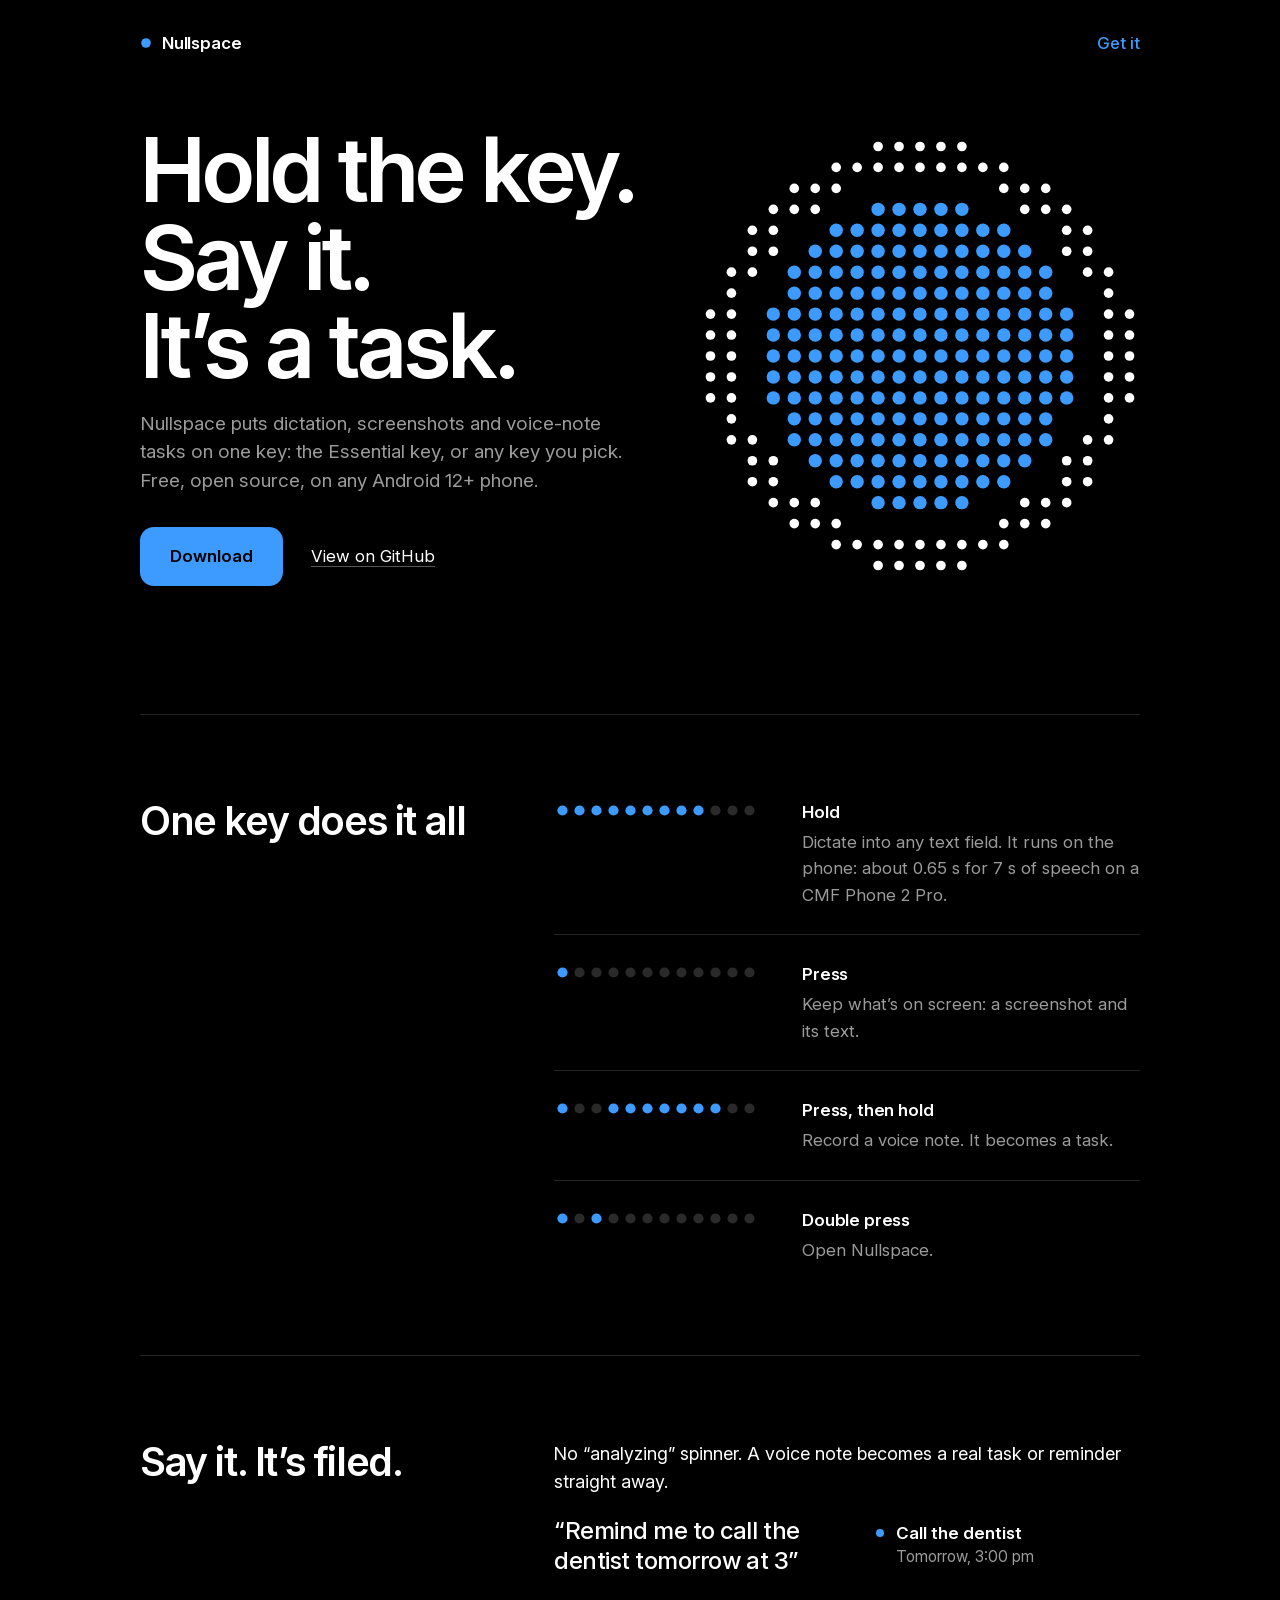
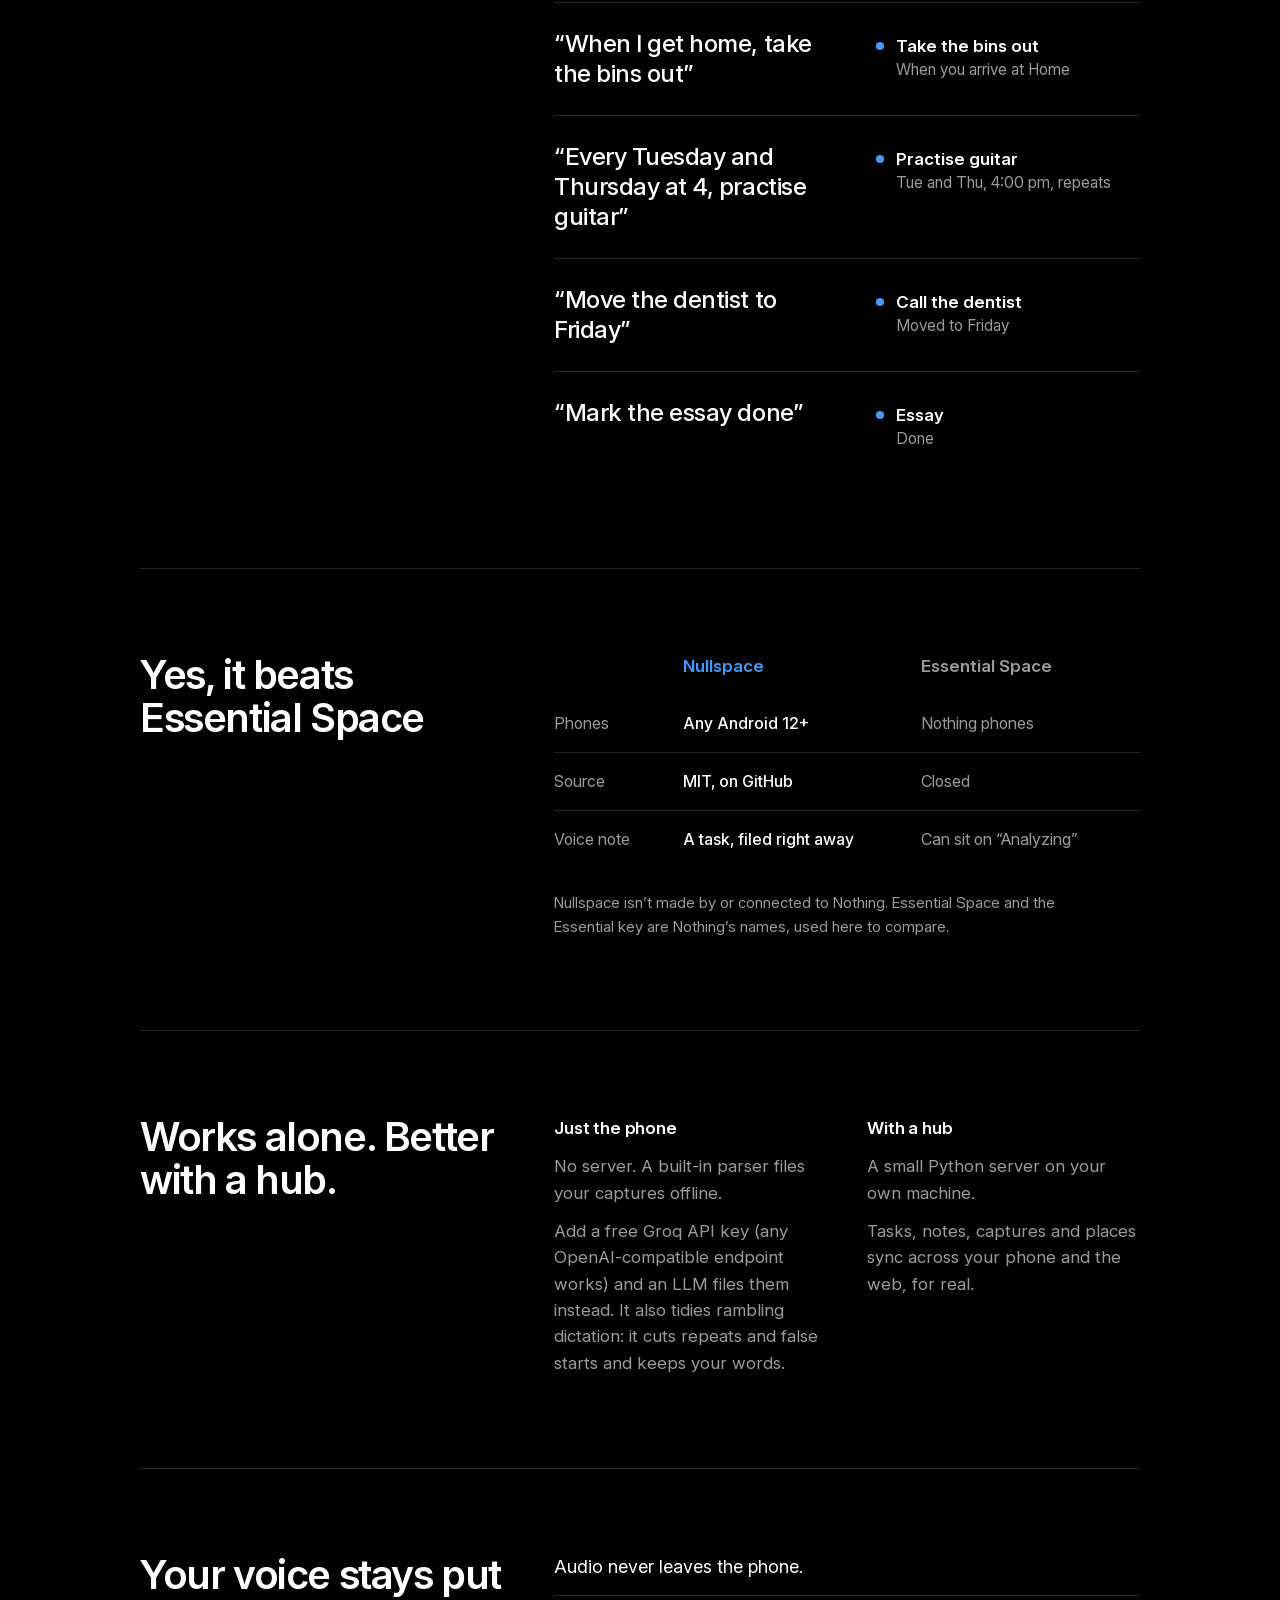
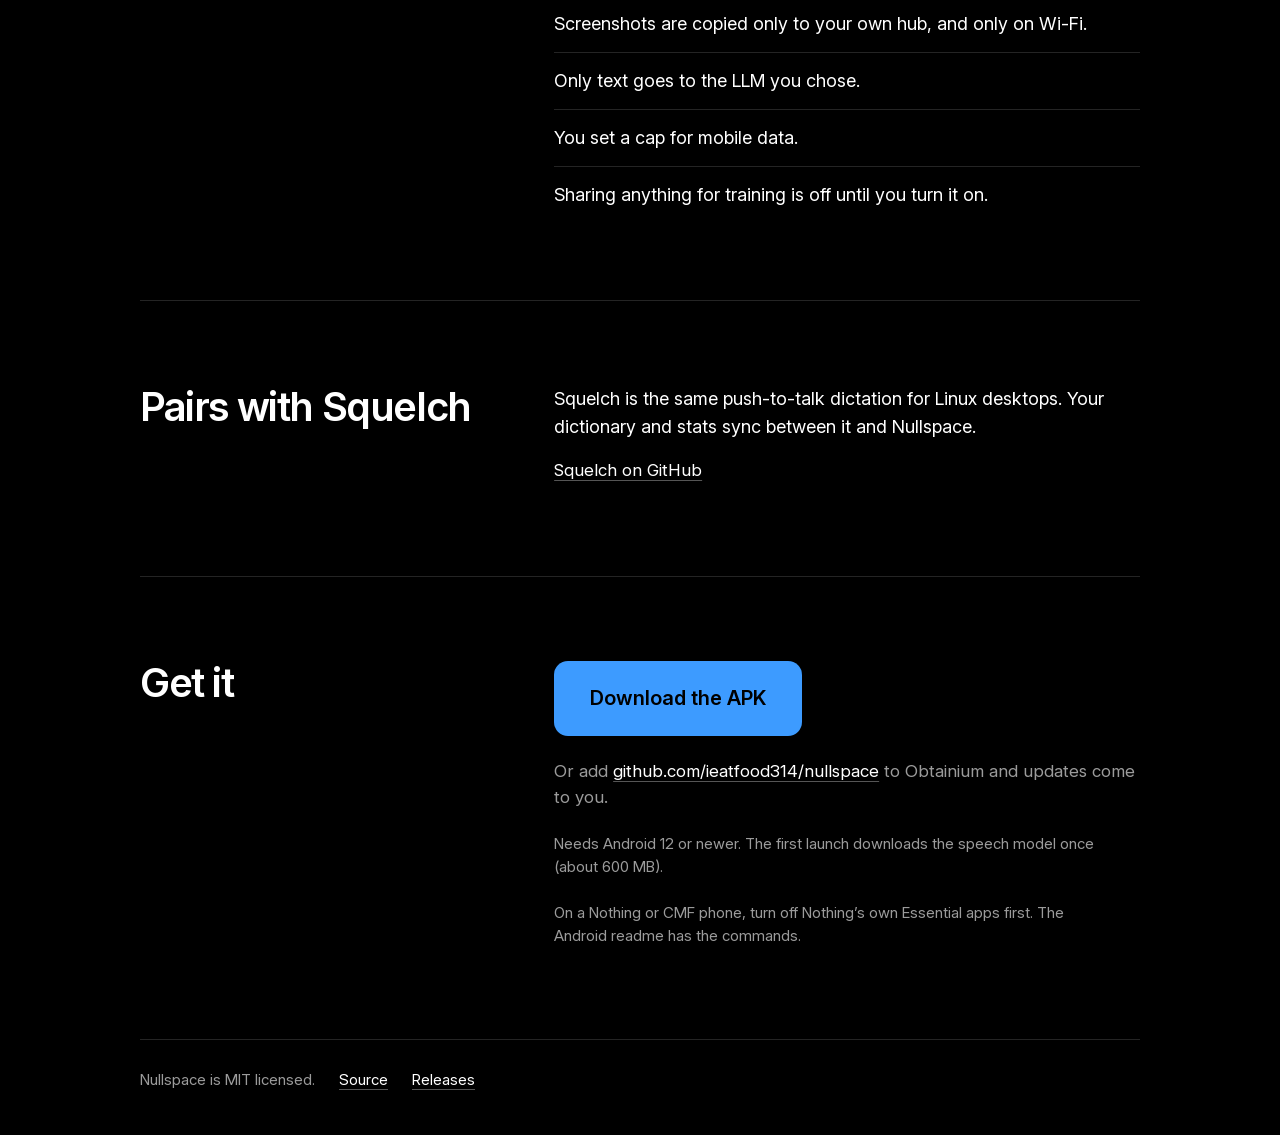
==== site/index.html @ 868a988c "Site: one-page landing for nullspace.lakebed.app Static HTML/CSS in site/, with publish.py to build " ====
<!doctype html>
<html lang="en">
<head>
<meta charset="utf-8">
<title>Nullspace: one key for dictation, captures and tasks</title>
<meta name="description" content="Hold the key, say it, and it's a task. Nullspace is an open-source Android app that does what Essential Space does, on any Android 12+ phone, with or without a server.">
<meta name="viewport" content="width=device-width, initial-scale=1, viewport-fit=cover">
<meta name="theme-color" content="#000000">
<meta property="og:title" content="Nullspace">
<meta property="og:description" content="Hold the key. Say it. It's a task. Open-source Android app, on-device dictation, no server needed.">
<meta property="og:type" content="website">
<meta property="og:url" content="https://nullspace.lakebed.app">
<link rel="icon" href="favicon.svg" type="image/svg+xml">
<link rel="stylesheet" href="style.css">
</head>
<body>
<div class="site">

<header class="bar">
  <a class="mark" href="#top"><svg viewBox="0 0 10 10" aria-hidden="true"><circle cx="5" cy="5" r="4"/></svg>Nullspace</a>
  <a class="bar-get" href="#get">Get it</a>
</header>

<main id="top">

<section class="hero">
  <svg class="key" viewBox="0 0 420 420" aria-hidden="true" focusable="false">
<circle class="r" cx="170" cy="10" r="4.6" style="--d:560ms"/>
<circle class="r" cx="190" cy="10" r="4.6" style="--d:552ms"/>
<circle class="r" cx="210" cy="10" r="4.6" style="--d:550ms"/>
<circle class="r" cx="230" cy="10" r="4.6" style="--d:552ms"/>
<circle class="r" cx="250" cy="10" r="4.6" style="--d:560ms"/>
<circle class="r" cx="130" cy="30" r="4.6" style="--d:541ms"/>
<circle class="r" cx="150" cy="30" r="4.6" style="--d:521ms"/>
<circle class="r" cx="170" cy="30" r="4.6" style="--d:507ms"/>
<circle class="r" cx="190" cy="30" r="4.6" style="--d:498ms"/>
<circle class="r" cx="210" cy="30" r="4.6" style="--d:495ms"/>
<circle class="r" cx="230" cy="30" r="4.6" style="--d:498ms"/>
<circle class="r" cx="250" cy="30" r="4.6" style="--d:507ms"/>
<circle class="r" cx="270" cy="30" r="4.6" style="--d:521ms"/>
<circle class="r" cx="290" cy="30" r="4.6" style="--d:541ms"/>
<circle class="r" cx="90" cy="50" r="4.6" style="--d:550ms"/>
<circle class="r" cx="110" cy="50" r="4.6" style="--d:518ms"/>
<circle class="r" cx="130" cy="50" r="4.6" style="--d:491ms"/>
<circle class="r" cx="290" cy="50" r="4.6" style="--d:491ms"/>
<circle class="r" cx="310" cy="50" r="4.6" style="--d:518ms"/>
<circle class="r" cx="330" cy="50" r="4.6" style="--d:550ms"/>
<circle class="r" cx="70" cy="70" r="4.6" style="--d:544ms"/>
<circle class="r" cx="90" cy="70" r="4.6" style="--d:507ms"/>
<circle class="r" cx="110" cy="70" r="4.6" style="--d:473ms"/>
<circle class="c" cx="170" cy="70" r="6.4" style="--d:400ms"/>
<circle class="c" cx="190" cy="70" r="6.4" style="--d:388ms"/>
<circle class="c" cx="210" cy="70" r="6.4" style="--d:385ms"/>
<circle class="c" cx="230" cy="70" r="6.4" style="--d:388ms"/>
<circle class="c" cx="250" cy="70" r="6.4" style="--d:400ms"/>
<circle class="r" cx="310" cy="70" r="4.6" style="--d:473ms"/>
<circle class="r" cx="330" cy="70" r="4.6" style="--d:507ms"/>
<circle class="r" cx="350" cy="70" r="4.6" style="--d:544ms"/>
<circle class="r" cx="50" cy="90" r="4.6" style="--d:550ms"/>
<circle class="r" cx="70" cy="90" r="4.6" style="--d:507ms"/>
<circle class="c" cx="130" cy="90" r="6.4" style="--d:396ms"/>
<circle class="c" cx="150" cy="90" r="6.4" style="--d:368ms"/>
<circle class="c" cx="170" cy="90" r="6.4" style="--d:347ms"/>
<circle class="c" cx="190" cy="90" r="6.4" style="--d:334ms"/>
<circle class="c" cx="210" cy="90" r="6.4" style="--d:330ms"/>
<circle class="c" cx="230" cy="90" r="6.4" style="--d:334ms"/>
<circle class="c" cx="250" cy="90" r="6.4" style="--d:347ms"/>
<circle class="c" cx="270" cy="90" r="6.4" style="--d:368ms"/>
<circle class="c" cx="290" cy="90" r="6.4" style="--d:396ms"/>
<circle class="r" cx="350" cy="90" r="4.6" style="--d:507ms"/>
<circle class="r" cx="370" cy="90" r="4.6" style="--d:550ms"/>
<circle class="r" cx="50" cy="110" r="4.6" style="--d:518ms"/>
<circle class="r" cx="70" cy="110" r="4.6" style="--d:473ms"/>
<circle class="c" cx="110" cy="110" r="6.4" style="--d:388ms"/>
<circle class="c" cx="130" cy="110" r="6.4" style="--d:352ms"/>
<circle class="c" cx="150" cy="110" r="6.4" style="--d:320ms"/>
<circle class="c" cx="170" cy="110" r="6.4" style="--d:296ms"/>
<circle class="c" cx="190" cy="110" r="6.4" style="--d:280ms"/>
<circle class="c" cx="210" cy="110" r="6.4" style="--d:275ms"/>
<circle class="c" cx="230" cy="110" r="6.4" style="--d:280ms"/>
<circle class="c" cx="250" cy="110" r="6.4" style="--d:296ms"/>
<circle class="c" cx="270" cy="110" r="6.4" style="--d:320ms"/>
<circle class="c" cx="290" cy="110" r="6.4" style="--d:352ms"/>
<circle class="c" cx="310" cy="110" r="6.4" style="--d:388ms"/>
<circle class="r" cx="350" cy="110" r="4.6" style="--d:473ms"/>
<circle class="r" cx="370" cy="110" r="4.6" style="--d:518ms"/>
<circle class="r" cx="30" cy="130" r="4.6" style="--d:541ms"/>
<circle class="r" cx="50" cy="130" r="4.6" style="--d:491ms"/>
<circle class="c" cx="90" cy="130" r="6.4" style="--d:396ms"/>
<circle class="c" cx="110" cy="130" r="6.4" style="--d:352ms"/>
<circle class="c" cx="130" cy="130" r="6.4" style="--d:311ms"/>
<circle class="c" cx="150" cy="130" r="6.4" style="--d:275ms"/>
<circle class="c" cx="170" cy="130" r="6.4" style="--d:245ms"/>
<circle class="c" cx="190" cy="130" r="6.4" style="--d:226ms"/>
<circle class="c" cx="210" cy="130" r="6.4" style="--d:220ms"/>
<circle class="c" cx="230" cy="130" r="6.4" style="--d:226ms"/>
<circle class="c" cx="250" cy="130" r="6.4" style="--d:245ms"/>
<circle class="c" cx="270" cy="130" r="6.4" style="--d:275ms"/>
<circle class="c" cx="290" cy="130" r="6.4" style="--d:311ms"/>
<circle class="c" cx="310" cy="130" r="6.4" style="--d:352ms"/>
<circle class="c" cx="330" cy="130" r="6.4" style="--d:396ms"/>
<circle class="r" cx="370" cy="130" r="4.6" style="--d:491ms"/>
<circle class="r" cx="390" cy="130" r="4.6" style="--d:541ms"/>
<circle class="r" cx="30" cy="150" r="4.6" style="--d:521ms"/>
<circle class="c" cx="90" cy="150" r="6.4" style="--d:368ms"/>
<circle class="c" cx="110" cy="150" r="6.4" style="--d:320ms"/>
<circle class="c" cx="130" cy="150" r="6.4" style="--d:275ms"/>
<circle class="c" cx="150" cy="150" r="6.4" style="--d:233ms"/>
<circle class="c" cx="170" cy="150" r="6.4" style="--d:198ms"/>
<circle class="c" cx="190" cy="150" r="6.4" style="--d:173ms"/>
<circle class="c" cx="210" cy="150" r="6.4" style="--d:165ms"/>
<circle class="c" cx="230" cy="150" r="6.4" style="--d:173ms"/>
<circle class="c" cx="250" cy="150" r="6.4" style="--d:198ms"/>
<circle class="c" cx="270" cy="150" r="6.4" style="--d:233ms"/>
<circle class="c" cx="290" cy="150" r="6.4" style="--d:275ms"/>
<circle class="c" cx="310" cy="150" r="6.4" style="--d:320ms"/>
<circle class="c" cx="330" cy="150" r="6.4" style="--d:368ms"/>
<circle class="r" cx="390" cy="150" r="4.6" style="--d:521ms"/>
<circle class="r" cx="10" cy="170" r="4.6" style="--d:560ms"/>
<circle class="r" cx="30" cy="170" r="4.6" style="--d:507ms"/>
<circle class="c" cx="70" cy="170" r="6.4" style="--d:400ms"/>
<circle class="c" cx="90" cy="170" r="6.4" style="--d:347ms"/>
<circle class="c" cx="110" cy="170" r="6.4" style="--d:296ms"/>
<circle class="c" cx="130" cy="170" r="6.4" style="--d:245ms"/>
<circle class="c" cx="150" cy="170" r="6.4" style="--d:198ms"/>
<circle class="c" cx="170" cy="170" r="6.4" style="--d:155ms"/>
<circle class="c" cx="190" cy="170" r="6.4" style="--d:122ms"/>
<circle class="c" cx="210" cy="170" r="6.4" style="--d:110ms"/>
<circle class="c" cx="230" cy="170" r="6.4" style="--d:122ms"/>
<circle class="c" cx="250" cy="170" r="6.4" style="--d:155ms"/>
<circle class="c" cx="270" cy="170" r="6.4" style="--d:198ms"/>
<circle class="c" cx="290" cy="170" r="6.4" style="--d:245ms"/>
<circle class="c" cx="310" cy="170" r="6.4" style="--d:296ms"/>
<circle class="c" cx="330" cy="170" r="6.4" style="--d:347ms"/>
<circle class="c" cx="350" cy="170" r="6.4" style="--d:400ms"/>
<circle class="r" cx="390" cy="170" r="4.6" style="--d:507ms"/>
<circle class="r" cx="410" cy="170" r="4.6" style="--d:560ms"/>
<circle class="r" cx="10" cy="190" r="4.6" style="--d:552ms"/>
<circle class="r" cx="30" cy="190" r="4.6" style="--d:498ms"/>
<circle class="c" cx="70" cy="190" r="6.4" style="--d:388ms"/>
<circle class="c" cx="90" cy="190" r="6.4" style="--d:334ms"/>
<circle class="c" cx="110" cy="190" r="6.4" style="--d:280ms"/>
<circle class="c" cx="130" cy="190" r="6.4" style="--d:226ms"/>
<circle class="c" cx="150" cy="190" r="6.4" style="--d:173ms"/>
<circle class="c" cx="170" cy="190" r="6.4" style="--d:122ms"/>
<circle class="c" cx="190" cy="190" r="6.4" style="--d:77ms"/>
<circle class="c" cx="210" cy="190" r="6.4" style="--d:55ms"/>
<circle class="c" cx="230" cy="190" r="6.4" style="--d:77ms"/>
<circle class="c" cx="250" cy="190" r="6.4" style="--d:122ms"/>
<circle class="c" cx="270" cy="190" r="6.4" style="--d:173ms"/>
<circle class="c" cx="290" cy="190" r="6.4" style="--d:226ms"/>
<circle class="c" cx="310" cy="190" r="6.4" style="--d:280ms"/>
<circle class="c" cx="330" cy="190" r="6.4" style="--d:334ms"/>
<circle class="c" cx="350" cy="190" r="6.4" style="--d:388ms"/>
<circle class="r" cx="390" cy="190" r="4.6" style="--d:498ms"/>
<circle class="r" cx="410" cy="190" r="4.6" style="--d:552ms"/>
<circle class="r" cx="10" cy="210" r="4.6" style="--d:550ms"/>
<circle class="r" cx="30" cy="210" r="4.6" style="--d:495ms"/>
<circle class="c" cx="70" cy="210" r="6.4" style="--d:385ms"/>
<circle class="c" cx="90" cy="210" r="6.4" style="--d:330ms"/>
<circle class="c" cx="110" cy="210" r="6.4" style="--d:275ms"/>
<circle class="c" cx="130" cy="210" r="6.4" style="--d:220ms"/>
<circle class="c" cx="150" cy="210" r="6.4" style="--d:165ms"/>
<circle class="c" cx="170" cy="210" r="6.4" style="--d:110ms"/>
<circle class="c" cx="190" cy="210" r="6.4" style="--d:55ms"/>
<circle class="c" cx="210" cy="210" r="6.4" style="--d:0ms"/>
<circle class="c" cx="230" cy="210" r="6.4" style="--d:55ms"/>
<circle class="c" cx="250" cy="210" r="6.4" style="--d:110ms"/>
<circle class="c" cx="270" cy="210" r="6.4" style="--d:165ms"/>
<circle class="c" cx="290" cy="210" r="6.4" style="--d:220ms"/>
<circle class="c" cx="310" cy="210" r="6.4" style="--d:275ms"/>
<circle class="c" cx="330" cy="210" r="6.4" style="--d:330ms"/>
<circle class="c" cx="350" cy="210" r="6.4" style="--d:385ms"/>
<circle class="r" cx="390" cy="210" r="4.6" style="--d:495ms"/>
<circle class="r" cx="410" cy="210" r="4.6" style="--d:550ms"/>
<circle class="r" cx="10" cy="230" r="4.6" style="--d:552ms"/>
<circle class="r" cx="30" cy="230" r="4.6" style="--d:498ms"/>
<circle class="c" cx="70" cy="230" r="6.4" style="--d:388ms"/>
<circle class="c" cx="90" cy="230" r="6.4" style="--d:334ms"/>
<circle class="c" cx="110" cy="230" r="6.4" style="--d:280ms"/>
<circle class="c" cx="130" cy="230" r="6.4" style="--d:226ms"/>
<circle class="c" cx="150" cy="230" r="6.4" style="--d:173ms"/>
<circle class="c" cx="170" cy="230" r="6.4" style="--d:122ms"/>
<circle class="c" cx="190" cy="230" r="6.4" style="--d:77ms"/>
<circle class="c" cx="210" cy="230" r="6.4" style="--d:55ms"/>
<circle class="c" cx="230" cy="230" r="6.4" style="--d:77ms"/>
<circle class="c" cx="250" cy="230" r="6.4" style="--d:122ms"/>
<circle class="c" cx="270" cy="230" r="6.4" style="--d:173ms"/>
<circle class="c" cx="290" cy="230" r="6.4" style="--d:226ms"/>
<circle class="c" cx="310" cy="230" r="6.4" style="--d:280ms"/>
<circle class="c" cx="330" cy="230" r="6.4" style="--d:334ms"/>
<circle class="c" cx="350" cy="230" r="6.4" style="--d:388ms"/>
<circle class="r" cx="390" cy="230" r="4.6" style="--d:498ms"/>
<circle class="r" cx="410" cy="230" r="4.6" style="--d:552ms"/>
<circle class="r" cx="10" cy="250" r="4.6" style="--d:560ms"/>
<circle class="r" cx="30" cy="250" r="4.6" style="--d:507ms"/>
<circle class="c" cx="70" cy="250" r="6.4" style="--d:400ms"/>
<circle class="c" cx="90" cy="250" r="6.4" style="--d:347ms"/>
<circle class="c" cx="110" cy="250" r="6.4" style="--d:296ms"/>
<circle class="c" cx="130" cy="250" r="6.4" style="--d:245ms"/>
<circle class="c" cx="150" cy="250" r="6.4" style="--d:198ms"/>
<circle class="c" cx="170" cy="250" r="6.4" style="--d:155ms"/>
<circle class="c" cx="190" cy="250" r="6.4" style="--d:122ms"/>
<circle class="c" cx="210" cy="250" r="6.4" style="--d:110ms"/>
<circle class="c" cx="230" cy="250" r="6.4" style="--d:122ms"/>
<circle class="c" cx="250" cy="250" r="6.4" style="--d:155ms"/>
<circle class="c" cx="270" cy="250" r="6.4" style="--d:198ms"/>
<circle class="c" cx="290" cy="250" r="6.4" style="--d:245ms"/>
<circle class="c" cx="310" cy="250" r="6.4" style="--d:296ms"/>
<circle class="c" cx="330" cy="250" r="6.4" style="--d:347ms"/>
<circle class="c" cx="350" cy="250" r="6.4" style="--d:400ms"/>
<circle class="r" cx="390" cy="250" r="4.6" style="--d:507ms"/>
<circle class="r" cx="410" cy="250" r="4.6" style="--d:560ms"/>
<circle class="r" cx="30" cy="270" r="4.6" style="--d:521ms"/>
<circle class="c" cx="90" cy="270" r="6.4" style="--d:368ms"/>
<circle class="c" cx="110" cy="270" r="6.4" style="--d:320ms"/>
<circle class="c" cx="130" cy="270" r="6.4" style="--d:275ms"/>
<circle class="c" cx="150" cy="270" r="6.4" style="--d:233ms"/>
<circle class="c" cx="170" cy="270" r="6.4" style="--d:198ms"/>
<circle class="c" cx="190" cy="270" r="6.4" style="--d:173ms"/>
<circle class="c" cx="210" cy="270" r="6.4" style="--d:165ms"/>
<circle class="c" cx="230" cy="270" r="6.4" style="--d:173ms"/>
<circle class="c" cx="250" cy="270" r="6.4" style="--d:198ms"/>
<circle class="c" cx="270" cy="270" r="6.4" style="--d:233ms"/>
<circle class="c" cx="290" cy="270" r="6.4" style="--d:275ms"/>
<circle class="c" cx="310" cy="270" r="6.4" style="--d:320ms"/>
<circle class="c" cx="330" cy="270" r="6.4" style="--d:368ms"/>
<circle class="r" cx="390" cy="270" r="4.6" style="--d:521ms"/>
<circle class="r" cx="30" cy="290" r="4.6" style="--d:541ms"/>
<circle class="r" cx="50" cy="290" r="4.6" style="--d:491ms"/>
<circle class="c" cx="90" cy="290" r="6.4" style="--d:396ms"/>
<circle class="c" cx="110" cy="290" r="6.4" style="--d:352ms"/>
<circle class="c" cx="130" cy="290" r="6.4" style="--d:311ms"/>
<circle class="c" cx="150" cy="290" r="6.4" style="--d:275ms"/>
<circle class="c" cx="170" cy="290" r="6.4" style="--d:245ms"/>
<circle class="c" cx="190" cy="290" r="6.4" style="--d:226ms"/>
<circle class="c" cx="210" cy="290" r="6.4" style="--d:220ms"/>
<circle class="c" cx="230" cy="290" r="6.4" style="--d:226ms"/>
<circle class="c" cx="250" cy="290" r="6.4" style="--d:245ms"/>
<circle class="c" cx="270" cy="290" r="6.4" style="--d:275ms"/>
<circle class="c" cx="290" cy="290" r="6.4" style="--d:311ms"/>
<circle class="c" cx="310" cy="290" r="6.4" style="--d:352ms"/>
<circle class="c" cx="330" cy="290" r="6.4" style="--d:396ms"/>
<circle class="r" cx="370" cy="290" r="4.6" style="--d:491ms"/>
<circle class="r" cx="390" cy="290" r="4.6" style="--d:541ms"/>
<circle class="r" cx="50" cy="310" r="4.6" style="--d:518ms"/>
<circle class="r" cx="70" cy="310" r="4.6" style="--d:473ms"/>
<circle class="c" cx="110" cy="310" r="6.4" style="--d:388ms"/>
<circle class="c" cx="130" cy="310" r="6.4" style="--d:352ms"/>
<circle class="c" cx="150" cy="310" r="6.4" style="--d:320ms"/>
<circle class="c" cx="170" cy="310" r="6.4" style="--d:296ms"/>
<circle class="c" cx="190" cy="310" r="6.4" style="--d:280ms"/>
<circle class="c" cx="210" cy="310" r="6.4" style="--d:275ms"/>
<circle class="c" cx="230" cy="310" r="6.4" style="--d:280ms"/>
<circle class="c" cx="250" cy="310" r="6.4" style="--d:296ms"/>
<circle class="c" cx="270" cy="310" r="6.4" style="--d:320ms"/>
<circle class="c" cx="290" cy="310" r="6.4" style="--d:352ms"/>
<circle class="c" cx="310" cy="310" r="6.4" style="--d:388ms"/>
<circle class="r" cx="350" cy="310" r="4.6" style="--d:473ms"/>
<circle class="r" cx="370" cy="310" r="4.6" style="--d:518ms"/>
<circle class="r" cx="50" cy="330" r="4.6" style="--d:550ms"/>
<circle class="r" cx="70" cy="330" r="4.6" style="--d:507ms"/>
<circle class="c" cx="130" cy="330" r="6.4" style="--d:396ms"/>
<circle class="c" cx="150" cy="330" r="6.4" style="--d:368ms"/>
<circle class="c" cx="170" cy="330" r="6.4" style="--d:347ms"/>
<circle class="c" cx="190" cy="330" r="6.4" style="--d:334ms"/>
<circle class="c" cx="210" cy="330" r="6.4" style="--d:330ms"/>
<circle class="c" cx="230" cy="330" r="6.4" style="--d:334ms"/>
<circle class="c" cx="250" cy="330" r="6.4" style="--d:347ms"/>
<circle class="c" cx="270" cy="330" r="6.4" style="--d:368ms"/>
<circle class="c" cx="290" cy="330" r="6.4" style="--d:396ms"/>
<circle class="r" cx="350" cy="330" r="4.6" style="--d:507ms"/>
<circle class="r" cx="370" cy="330" r="4.6" style="--d:550ms"/>
<circle class="r" cx="70" cy="350" r="4.6" style="--d:544ms"/>
<circle class="r" cx="90" cy="350" r="4.6" style="--d:507ms"/>
<circle class="r" cx="110" cy="350" r="4.6" style="--d:473ms"/>
<circle class="c" cx="170" cy="350" r="6.4" style="--d:400ms"/>
<circle class="c" cx="190" cy="350" r="6.4" style="--d:388ms"/>
<circle class="c" cx="210" cy="350" r="6.4" style="--d:385ms"/>
<circle class="c" cx="230" cy="350" r="6.4" style="--d:388ms"/>
<circle class="c" cx="250" cy="350" r="6.4" style="--d:400ms"/>
<circle class="r" cx="310" cy="350" r="4.6" style="--d:473ms"/>
<circle class="r" cx="330" cy="350" r="4.6" style="--d:507ms"/>
<circle class="r" cx="350" cy="350" r="4.6" style="--d:544ms"/>
<circle class="r" cx="90" cy="370" r="4.6" style="--d:550ms"/>
<circle class="r" cx="110" cy="370" r="4.6" style="--d:518ms"/>
<circle class="r" cx="130" cy="370" r="4.6" style="--d:491ms"/>
<circle class="r" cx="290" cy="370" r="4.6" style="--d:491ms"/>
<circle class="r" cx="310" cy="370" r="4.6" style="--d:518ms"/>
<circle class="r" cx="330" cy="370" r="4.6" style="--d:550ms"/>
<circle class="r" cx="130" cy="390" r="4.6" style="--d:541ms"/>
<circle class="r" cx="150" cy="390" r="4.6" style="--d:521ms"/>
<circle class="r" cx="170" cy="390" r="4.6" style="--d:507ms"/>
<circle class="r" cx="190" cy="390" r="4.6" style="--d:498ms"/>
<circle class="r" cx="210" cy="390" r="4.6" style="--d:495ms"/>
<circle class="r" cx="230" cy="390" r="4.6" style="--d:498ms"/>
<circle class="r" cx="250" cy="390" r="4.6" style="--d:507ms"/>
<circle class="r" cx="270" cy="390" r="4.6" style="--d:521ms"/>
<circle class="r" cx="290" cy="390" r="4.6" style="--d:541ms"/>
<circle class="r" cx="170" cy="410" r="4.6" style="--d:560ms"/>
<circle class="r" cx="190" cy="410" r="4.6" style="--d:552ms"/>
<circle class="r" cx="210" cy="410" r="4.6" style="--d:550ms"/>
<circle class="r" cx="230" cy="410" r="4.6" style="--d:552ms"/>
<circle class="r" cx="250" cy="410" r="4.6" style="--d:560ms"/>
</svg>
  <div class="hero-text">
    <h1>Hold the key.<br>Say it.<br>It&rsquo;s a task.</h1>
    <p class="lead">Nullspace puts dictation, screenshots and voice-note tasks on one key: the Essential key, or any key you pick. Free, open source, on any Android 12+ phone.</p>
    <div class="actions">
      <a class="button" href="https://github.com/ieatfood314/nullspace/releases">Download</a>
      <a class="plain" href="https://github.com/ieatfood314/nullspace">View on GitHub</a>
    </div>
  </div>
</section>

<section class="block" id="key">
  <h2>One key does it all</h2>
  <div class="body">
    <div class="gesture">
      <svg class="glyph" viewBox="0 0 120 10" aria-hidden="true" focusable="false"><circle class=on cx="5" cy="5" r="3"/><circle class=on cx="15" cy="5" r="3"/><circle class=on cx="25" cy="5" r="3"/><circle class=on cx="35" cy="5" r="3"/><circle class=on cx="45" cy="5" r="3"/><circle class=on cx="55" cy="5" r="3"/><circle class=on cx="65" cy="5" r="3"/><circle class=on cx="75" cy="5" r="3"/><circle class=on cx="85" cy="5" r="3"/><circle cx="95" cy="5" r="3"/><circle cx="105" cy="5" r="3"/><circle cx="115" cy="5" r="3"/></svg>
      <h3>Hold</h3>
      <p>Dictate into any text field. It runs on the phone: about 0.65&nbsp;s for 7&nbsp;s of speech on a CMF Phone 2 Pro.</p>
    </div>
    <div class="gesture">
      <svg class="glyph" viewBox="0 0 120 10" aria-hidden="true" focusable="false"><circle class=on cx="5" cy="5" r="3"/><circle cx="15" cy="5" r="3"/><circle cx="25" cy="5" r="3"/><circle cx="35" cy="5" r="3"/><circle cx="45" cy="5" r="3"/><circle cx="55" cy="5" r="3"/><circle cx="65" cy="5" r="3"/><circle cx="75" cy="5" r="3"/><circle cx="85" cy="5" r="3"/><circle cx="95" cy="5" r="3"/><circle cx="105" cy="5" r="3"/><circle cx="115" cy="5" r="3"/></svg>
      <h3>Press</h3>
      <p>Keep what&rsquo;s on screen: a screenshot and its text.</p>
    </div>
    <div class="gesture">
      <svg class="glyph" viewBox="0 0 120 10" aria-hidden="true" focusable="false"><circle class=on cx="5" cy="5" r="3"/><circle cx="15" cy="5" r="3"/><circle cx="25" cy="5" r="3"/><circle class=on cx="35" cy="5" r="3"/><circle class=on cx="45" cy="5" r="3"/><circle class=on cx="55" cy="5" r="3"/><circle class=on cx="65" cy="5" r="3"/><circle class=on cx="75" cy="5" r="3"/><circle class=on cx="85" cy="5" r="3"/><circle class=on cx="95" cy="5" r="3"/><circle cx="105" cy="5" r="3"/><circle cx="115" cy="5" r="3"/></svg>
      <h3>Press, then hold</h3>
      <p>Record a voice note. It becomes a task.</p>
    </div>
    <div class="gesture">
      <svg class="glyph" viewBox="0 0 120 10" aria-hidden="true" focusable="false"><circle class=on cx="5" cy="5" r="3"/><circle cx="15" cy="5" r="3"/><circle class=on cx="25" cy="5" r="3"/><circle cx="35" cy="5" r="3"/><circle cx="45" cy="5" r="3"/><circle cx="55" cy="5" r="3"/><circle cx="65" cy="5" r="3"/><circle cx="75" cy="5" r="3"/><circle cx="85" cy="5" r="3"/><circle cx="95" cy="5" r="3"/><circle cx="105" cy="5" r="3"/><circle cx="115" cy="5" r="3"/></svg>
      <h3>Double press</h3>
      <p>Open Nullspace.</p>
    </div>
  </div>
</section>

<section class="block" id="voice">
  <h2>Say it. It&rsquo;s filed.</h2>
  <div class="body">
    <p class="intro">No &ldquo;analyzing&rdquo; spinner. A voice note becomes a real task or reminder straight away.</p>
    <ul class="pairs">
      <li><q>Remind me to call the dentist tomorrow at 3</q><span class="made"><b>Call the dentist</b>Tomorrow, 3:00 pm</span></li>
      <li><q>When I get home, take the bins out</q><span class="made"><b>Take the bins out</b>When you arrive at Home</span></li>
      <li><q>Every Tuesday and Thursday at 4, practise guitar</q><span class="made"><b>Practise guitar</b>Tue and Thu, 4:00 pm, repeats</span></li>
      <li><q>Move the dentist to Friday</q><span class="made"><b>Call the dentist</b>Moved to Friday</span></li>
      <li><q>Mark the essay done</q><span class="made"><b>Essay</b>Done</span></li>
    </ul>
  </div>
</section>

<section class="block" id="vs">
  <h2>Yes, it beats Essential Space</h2>
  <div class="body">
    <table class="vs">
      <thead><tr><th scope="col"></th><th scope="col">Nullspace</th><th scope="col">Essential Space</th></tr></thead>
      <tbody>
        <tr><th scope="row">Phones</th><td>Any Android 12+</td><td>Nothing phones</td></tr>
        <tr><th scope="row">Source</th><td>MIT, on GitHub</td><td>Closed</td></tr>
        <tr><th scope="row">Voice note</th><td>A task, filed right away</td><td>Can sit on &ldquo;Analyzing&rdquo;</td></tr>
      </tbody>
    </table>
    <p class="fine">Nullspace isn&rsquo;t made by or connected to Nothing. Essential Space and the Essential key are Nothing&rsquo;s names, used here to compare.</p>
  </div>
</section>

<section class="block" id="hub">
  <h2>Works alone. Better with a hub.</h2>
  <div class="body two">
    <div>
      <h3>Just the phone</h3>
      <p>No server. A built-in parser files your captures offline.</p>
      <p>Add a free Groq API key (any OpenAI-compatible endpoint works) and an LLM files them instead. It also tidies rambling dictation: it cuts repeats and false starts and keeps your words.</p>
    </div>
    <div>
      <h3>With a hub</h3>
      <p>A small Python server on your own machine.</p>
      <p>Tasks, notes, captures and places sync across your phone and the web, for real.</p>
    </div>
  </div>
</section>

<section class="block" id="privacy">
  <h2>Your voice stays put</h2>
  <div class="body">
    <ul class="plainlist">
      <li>Audio never leaves the phone.</li>
      <li>Screenshots are copied only to your own hub, and only on Wi-Fi.</li>
      <li>Only text goes to the LLM you chose.</li>
      <li>You set a cap for mobile data.</li>
      <li>Sharing anything for training is off until you turn it on.</li>
    </ul>
  </div>
</section>

<section class="block" id="squelch">
  <h2>Pairs with Squelch</h2>
  <div class="body">
    <p class="intro">Squelch is the same push-to-talk dictation for Linux desktops. Your dictionary and stats sync between it and Nullspace.</p>
    <p><a class="plain" href="https://github.com/ieatfood314/squelch">Squelch on GitHub</a></p>
  </div>
</section>

<section class="block get" id="get">
  <h2>Get it</h2>
  <div class="body">
    <a class="button big" href="https://github.com/ieatfood314/nullspace/releases">Download the APK</a>
    <p>Or add <a class="plain" href="https://github.com/ieatfood314/nullspace">github.com/ieatfood314/nullspace</a> to Obtainium and updates come to you.</p>
    <p class="fine">Needs Android 12 or newer. The first launch downloads the speech model once (about 600&nbsp;MB).</p>
    <p class="fine">On a Nothing or CMF phone, turn off Nothing&rsquo;s own Essential apps first. The Android readme has the commands.</p>
  </div>
</section>

</main>

<footer class="foot">
  <span>Nullspace is MIT licensed.</span>
  <a class="plain" href="https://github.com/ieatfood314/nullspace">Source</a>
  <a class="plain" href="https://github.com/ieatfood314/nullspace/releases">Releases</a>
</footer>

</div>
</body>
</html>
---- site/style.css ----
@font-face {
  font-family: "Inter";
  src: url(fonts/inter.woff2) format("woff2");
  font-weight: 400 700;
  font-display: swap;
}

:root {
  --bg: #000000;
  --fg: #ffffff;
  --dim: #9b9b9b;
  --faint: #2a2a2a;
  --line: #242424;
  --blue: #3D9BFF;
}

html { background: var(--bg); scroll-behavior: smooth; -webkit-text-size-adjust: 100%; }
body { margin: 0; background: var(--bg); color: var(--fg); font: 400 1.0625rem/1.55 "Inter", system-ui, sans-serif; font-feature-settings: "calt", "kern"; -webkit-font-smoothing: antialiased; }

.site { box-sizing: border-box; max-width: 1080px; margin: 0 auto; padding: 0 22px env(safe-area-inset-bottom); }
:where(.site) *, :where(.site) *::before, :where(.site) *::after { box-sizing: border-box; }
:where(.site) :is(h1, h2, h3, p, ul, li, table, q) { margin: 0; padding: 0; }
:where(.site) ul { list-style: none; }
:where(.site) q { quotes: none; }
:where(.site) a { color: inherit; }
:where(.site) svg { display: block; }

.site a:focus-visible { outline: 2px solid var(--blue); outline-offset: 4px; border-radius: 4px; }

/* header */
.bar { display: flex; align-items: center; justify-content: space-between; padding: 22px 0; }
.mark { display: inline-flex; align-items: center; gap: 10px; font-weight: 600; font-size: 1.0625rem; letter-spacing: -0.01em; text-decoration: none; }
.mark svg { width: 12px; height: 12px; fill: var(--blue); }
.bar-get { color: var(--blue); font-weight: 500; text-decoration: none; }
.bar-get:hover { text-decoration: underline; text-underline-offset: 4px; }

/* hero */
.hero { display: grid; gap: 22px; padding: 4px 0 72px; }
.key { width: min(100%, 236px); height: auto; margin: 0 0 0 -2px; }
.key circle { fill: var(--f); animation: lit 0.55s var(--d) backwards; }
.key .c { --f: var(--blue); }
.key .r { --f: var(--fg); }
@keyframes lit { from { fill: var(--faint); } }

.hero h1 { font-size: clamp(2.9rem, 13.5vw, 5.6rem); line-height: 0.98; font-weight: 600; letter-spacing: -0.045em; }
.lead { margin-top: 20px; max-width: 34em; font-size: 1.1875rem; line-height: 1.5; color: var(--dim); }
.actions { display: flex; flex-wrap: wrap; align-items: center; gap: 14px 28px; margin-top: 32px; }

.button { display: inline-block; padding: 16px 30px; border-radius: 14px; background: var(--blue); color: #000 !important; font-weight: 600; text-decoration: none; transition: filter 0.15s; }
.button:hover { filter: brightness(1.12); }
.button:active { filter: brightness(0.92); }
.button.big { padding: 22px 36px; font-size: 1.25rem; }
.site a.plain { color: var(--fg); text-decoration: underline; text-decoration-color: #555; text-underline-offset: 4px; text-decoration-thickness: 1px; }
.site a.plain:hover { text-decoration-color: var(--blue); }

/* sections */
.block { display: grid; gap: 28px; padding: 56px 0 60px; border-top: 1px solid var(--line); }
.block h2 { font-size: clamp(1.75rem, 6vw, 2.5rem); line-height: 1.08; font-weight: 600; letter-spacing: -0.035em; max-width: 12em; }
.block h3 { font-size: 1.0625rem; font-weight: 600; letter-spacing: -0.01em; }
.body > * + * { margin-top: 16px; }
.body p { max-width: 36em; color: var(--dim); text-wrap: pretty; }
.intro { font-size: 1.125rem; color: var(--fg) !important; }
.fine { font-size: 0.9375rem; }

/* gestures */
.body > .gesture { display: grid; gap: 6px 0; padding: 22px 0; margin: 0; border-bottom: 1px solid var(--line); }
.body > .gesture:first-child { padding-top: 0; }
.body > .gesture:last-child { border-bottom: 0; padding-bottom: 0; }
.glyph { width: 204px; max-width: 100%; height: 17px; margin-bottom: 8px; }
.glyph circle { fill: var(--faint); }
.glyph circle.on { fill: var(--blue); }

/* voice notes */
.pairs > li { display: grid; gap: 12px; padding: 22px 0; border-bottom: 1px solid var(--line); }
.pairs > li:first-child { padding-top: 4px; }
.pairs > li:last-child { border-bottom: 0; }
.pairs q { font-size: 1.375rem; line-height: 1.25; font-weight: 500; letter-spacing: -0.02em; }
.pairs q::before { content: "\201C"; }
.pairs q::after { content: "\201D"; }
.made { position: relative; padding-left: 20px; color: var(--dim); font-size: 0.9688rem; line-height: 1.4; }
.made::before { content: ""; position: absolute; left: 0; top: 0.45em; width: 8px; height: 8px; border-radius: 50%; background: var(--blue); }
.made b { display: block; color: var(--fg); font-weight: 600; font-size: 1.0625rem; }

/* comparison */
.vs { width: 100%; border-collapse: collapse; font-size: 1rem; }
.vs th, .vs td { text-align: left; font-weight: 400; padding: 16px 12px 16px 0; border-bottom: 1px solid var(--line); vertical-align: top; }
.vs thead th { padding-top: 0; font-weight: 600; font-size: 1.0625rem; }
.vs thead th:nth-child(2) { color: var(--blue); }
.vs thead th:nth-child(3) { color: var(--dim); }
.vs tbody th { color: var(--dim); width: 22%; }
.vs td:nth-child(2) { color: var(--fg); font-weight: 500; }
.vs td:nth-child(3) { color: var(--dim); }
.vs tr:last-child > * { border-bottom: 0; }
.vs + .fine { margin-top: 24px; }

/* hub */
.two { display: grid; gap: 36px; }
.two > div > * + * { margin-top: 12px; }
.two > div { margin: 0; }

/* privacy */
.plainlist { display: grid; gap: 0; }
.plainlist li { padding: 14px 0; border-bottom: 1px solid var(--line); font-size: 1.125rem; }
.plainlist li:first-child { padding-top: 0; }
.plainlist li:last-child { border-bottom: 0; padding-bottom: 0; }

/* get */
.get .body > * + * { margin-top: 22px; }
.get .button { display: block; text-align: center; }

.foot { display: flex; flex-wrap: wrap; gap: 8px 24px; padding: 28px 0 44px; border-top: 1px solid var(--line); color: var(--dim); font-size: 0.9375rem; }

@media (min-width: 760px) {
  .site { padding: 0 40px; }
  .bar { padding: 30px 0; }
  .hero { grid-template-columns: 1.15fr 1fr; align-items: center; gap: 48px; padding: 40px 0 128px; }
  .hero .key { order: 2; width: 100%; max-width: 440px; margin: 0 0 0 auto; }
  .hero-text { order: 1; }
  .block { grid-template-columns: 1fr 1.6fr; gap: 48px; padding: 84px 0 92px; }
  .body > .gesture { grid-template-columns: 220px 1fr; align-items: start; gap: 4px 28px; padding: 26px 0; }
  .body > .gesture .glyph { grid-column: 1; grid-row: 1 / span 2; margin: 3px 0 0; }
  .body > .gesture h3 { grid-column: 2; }
  .body > .gesture p { grid-column: 2; }
  .pairs > li { grid-template-columns: 1fr 0.9fr; gap: 28px; align-items: baseline; padding: 26px 0; }
  .pairs q { font-size: 1.5rem; }
  .two { grid-template-columns: 1fr 1fr; gap: 40px; }
  .get .button { display: inline-block; }
}

@media (prefers-reduced-motion: reduce) {
  .key circle { animation: none; }
  html { scroll-behavior: auto; }
  .button { transition: none; }
}
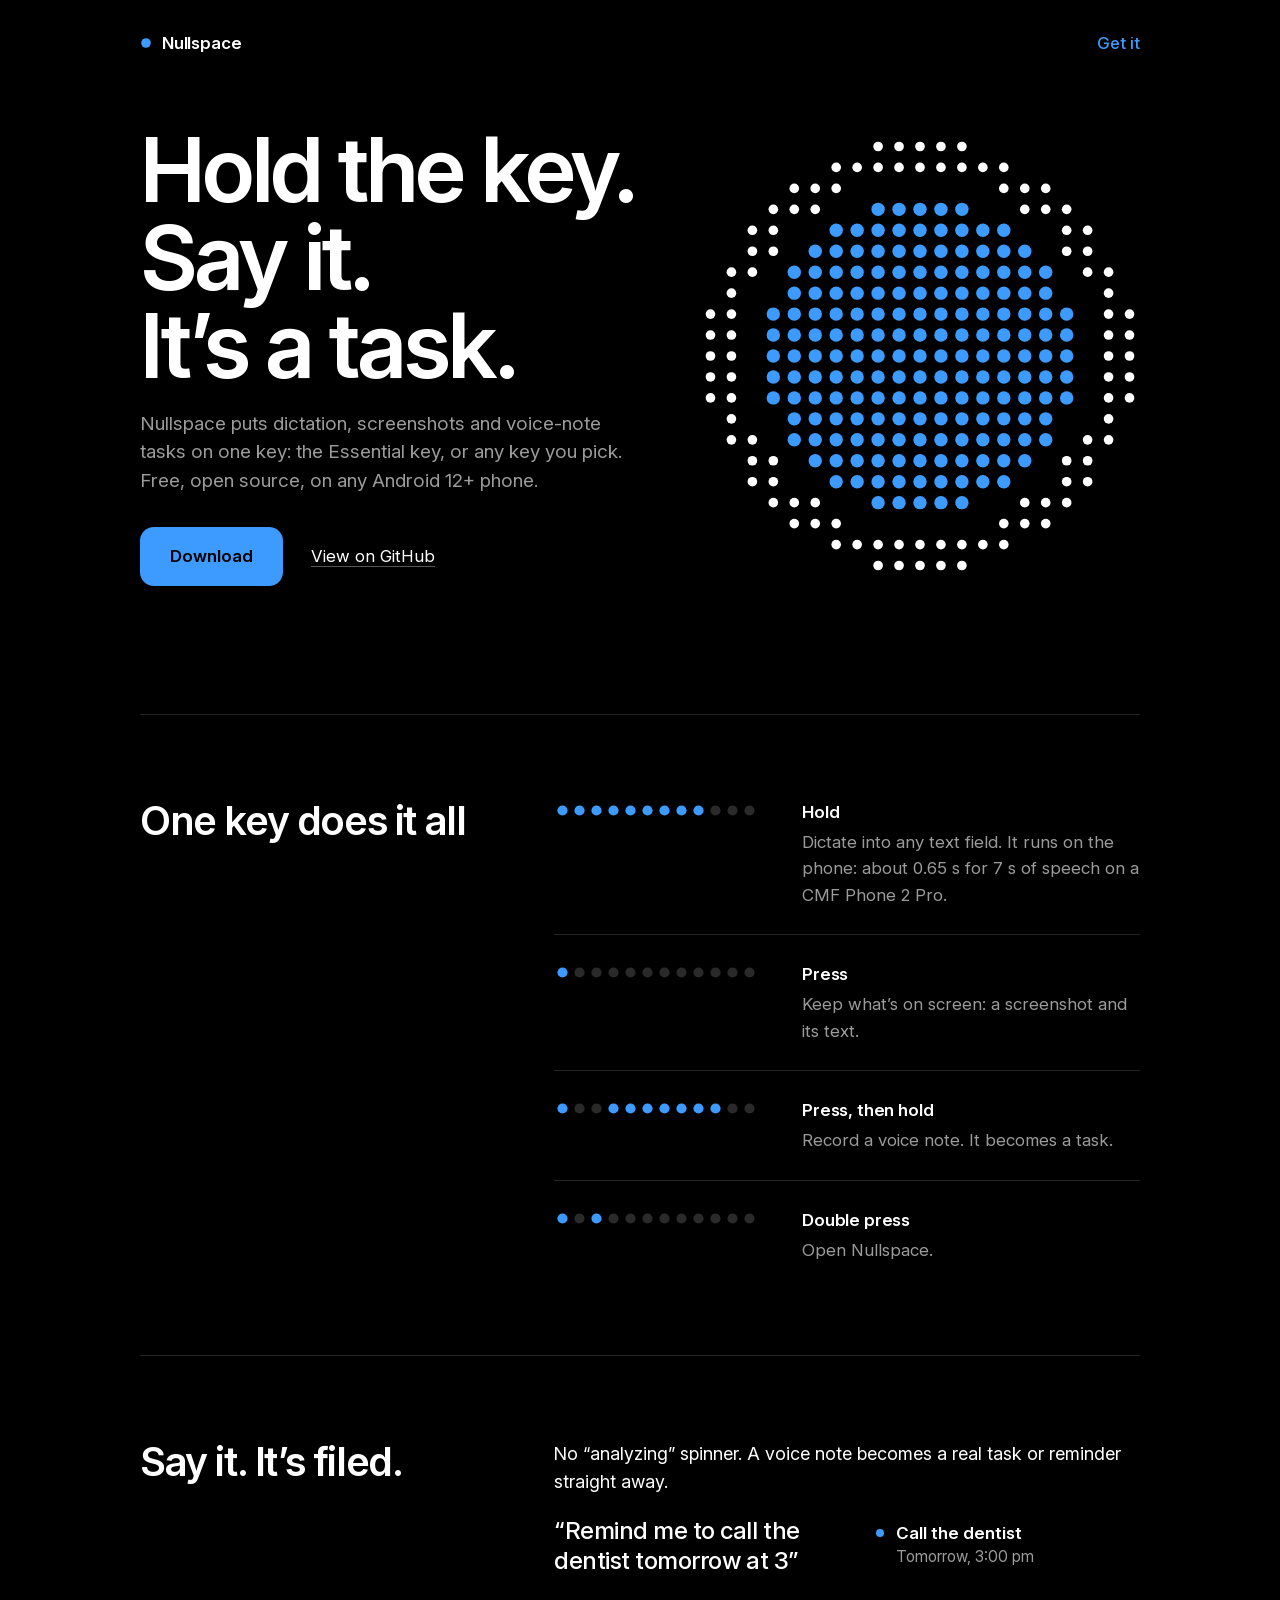
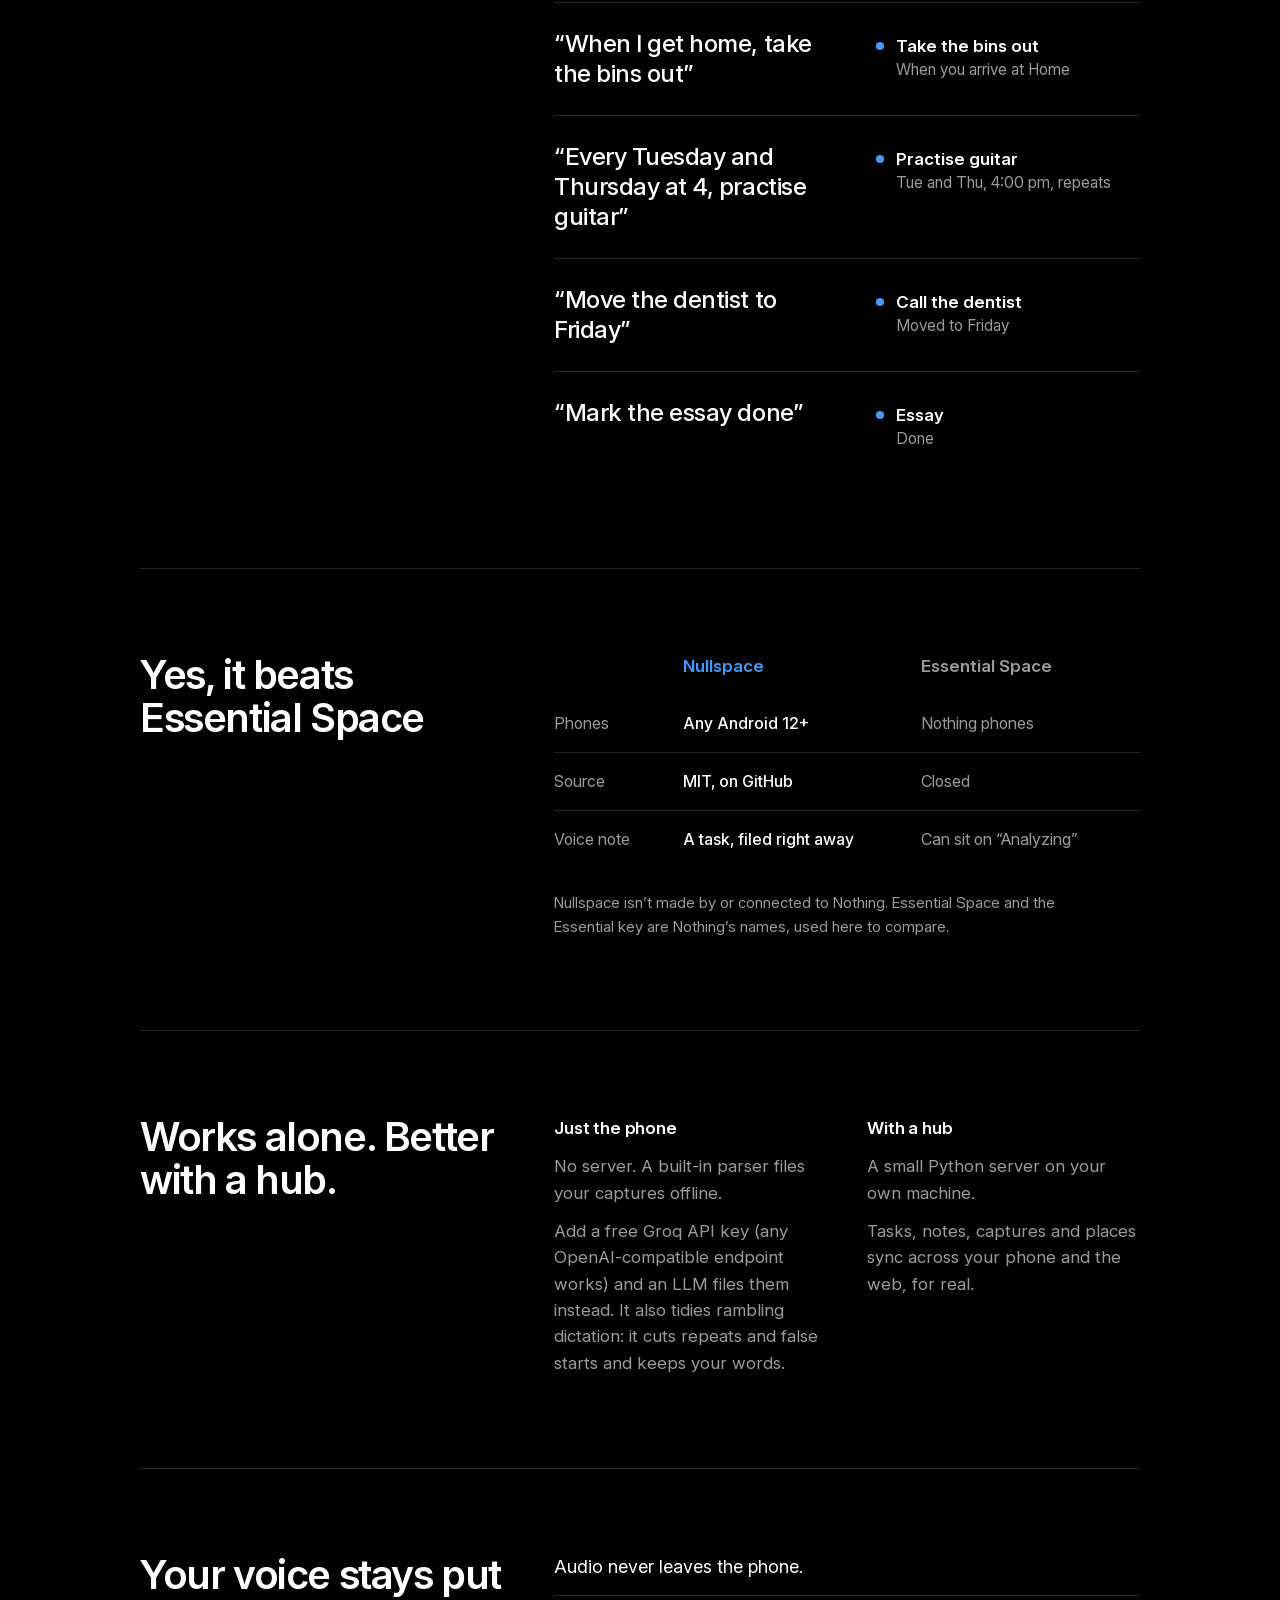
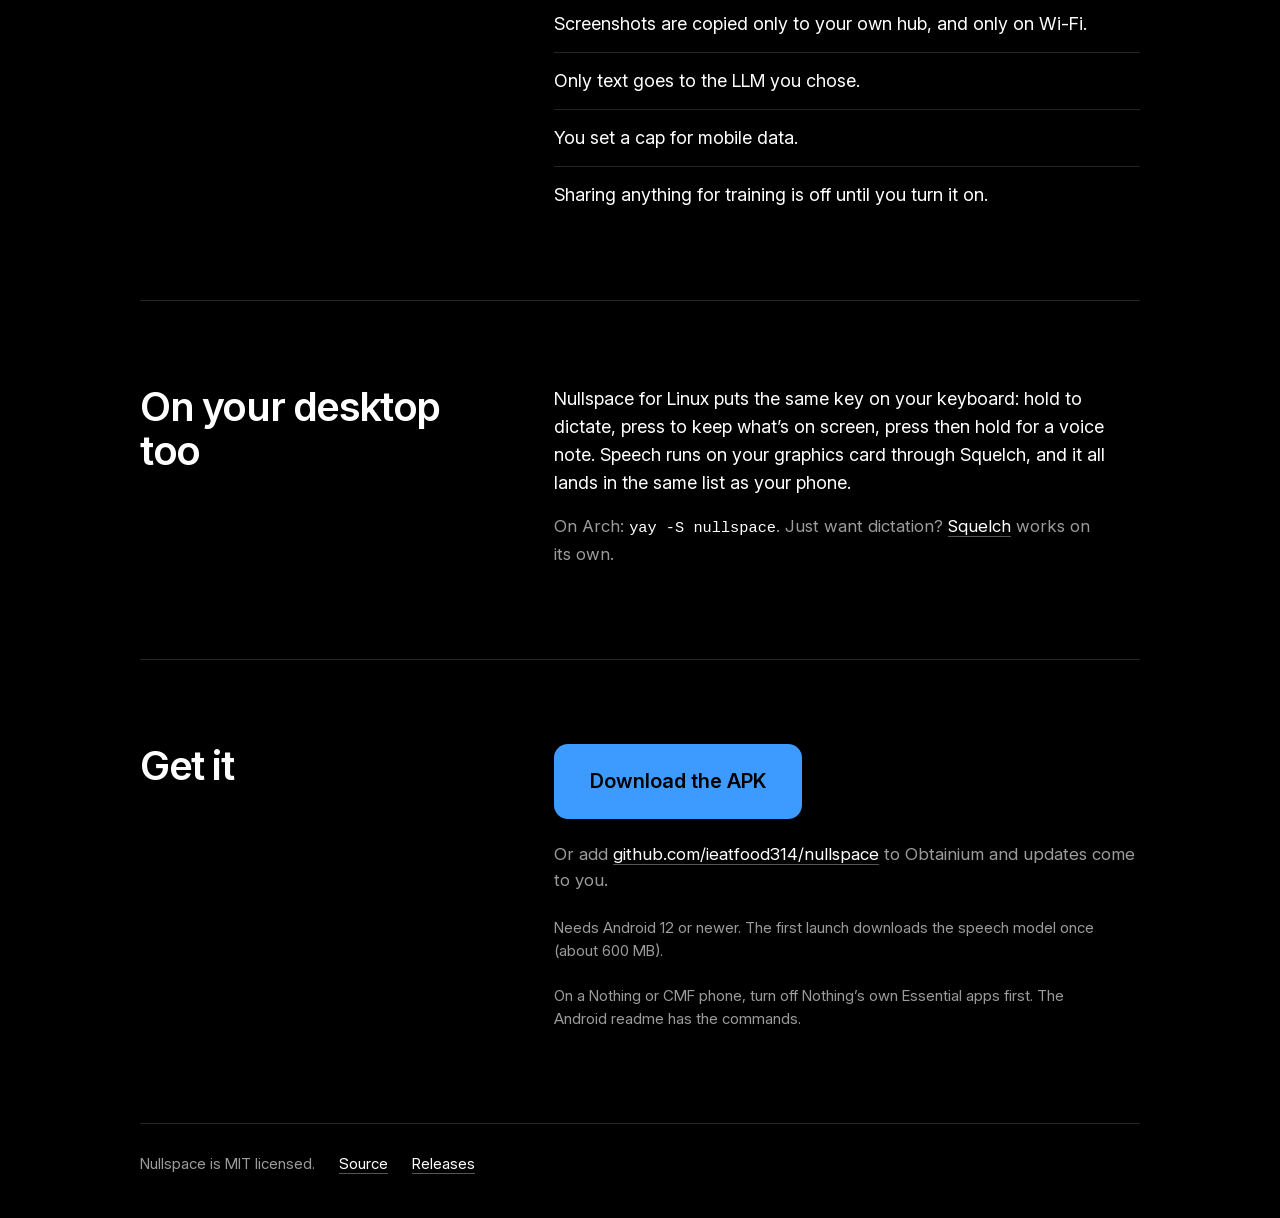
==== commit b6a20653: "Desktop: ship from desktop-v tags; the site mentions the desktop app Co-Authored-By: Claude Opus 5.5" ====
--- a/site/index.html
+++ b/site/index.html
@@ -398,10 +398,10 @@
 </section>
 
 <section class="block" id="squelch">
-  <h2>Pairs with Squelch</h2>
-  <div class="body">
-    <p class="intro">Squelch is the same push-to-talk dictation for Linux desktops. Your dictionary and stats sync between it and Nullspace.</p>
-    <p><a class="plain" href="https://github.com/ieatfood314/squelch">Squelch on GitHub</a></p>
+  <h2>On your desktop too</h2>
+  <div class="body">
+    <p class="intro">Nullspace for Linux puts the same key on your keyboard: hold to dictate, press to keep what&rsquo;s on screen, press then hold for a voice note. Speech runs on your graphics card through Squelch, and it all lands in the same list as your phone.</p>
+    <p>On Arch: <code>yay -S nullspace</code>. Just want dictation? <a class="plain" href="https://github.com/ieatfood314/squelch">Squelch</a> works on its own.</p>
   </div>
 </section>
 
--- a/site/style.css
+++ b/site/style.css
@@ -132,3 +132,5 @@
   html { scroll-behavior: auto; }
   .button { transition: none; }
 }
+
+.body code { font-family: ui-monospace, "JetBrains Mono", monospace; font-size: .9em; color: #fff; white-space: nowrap; }
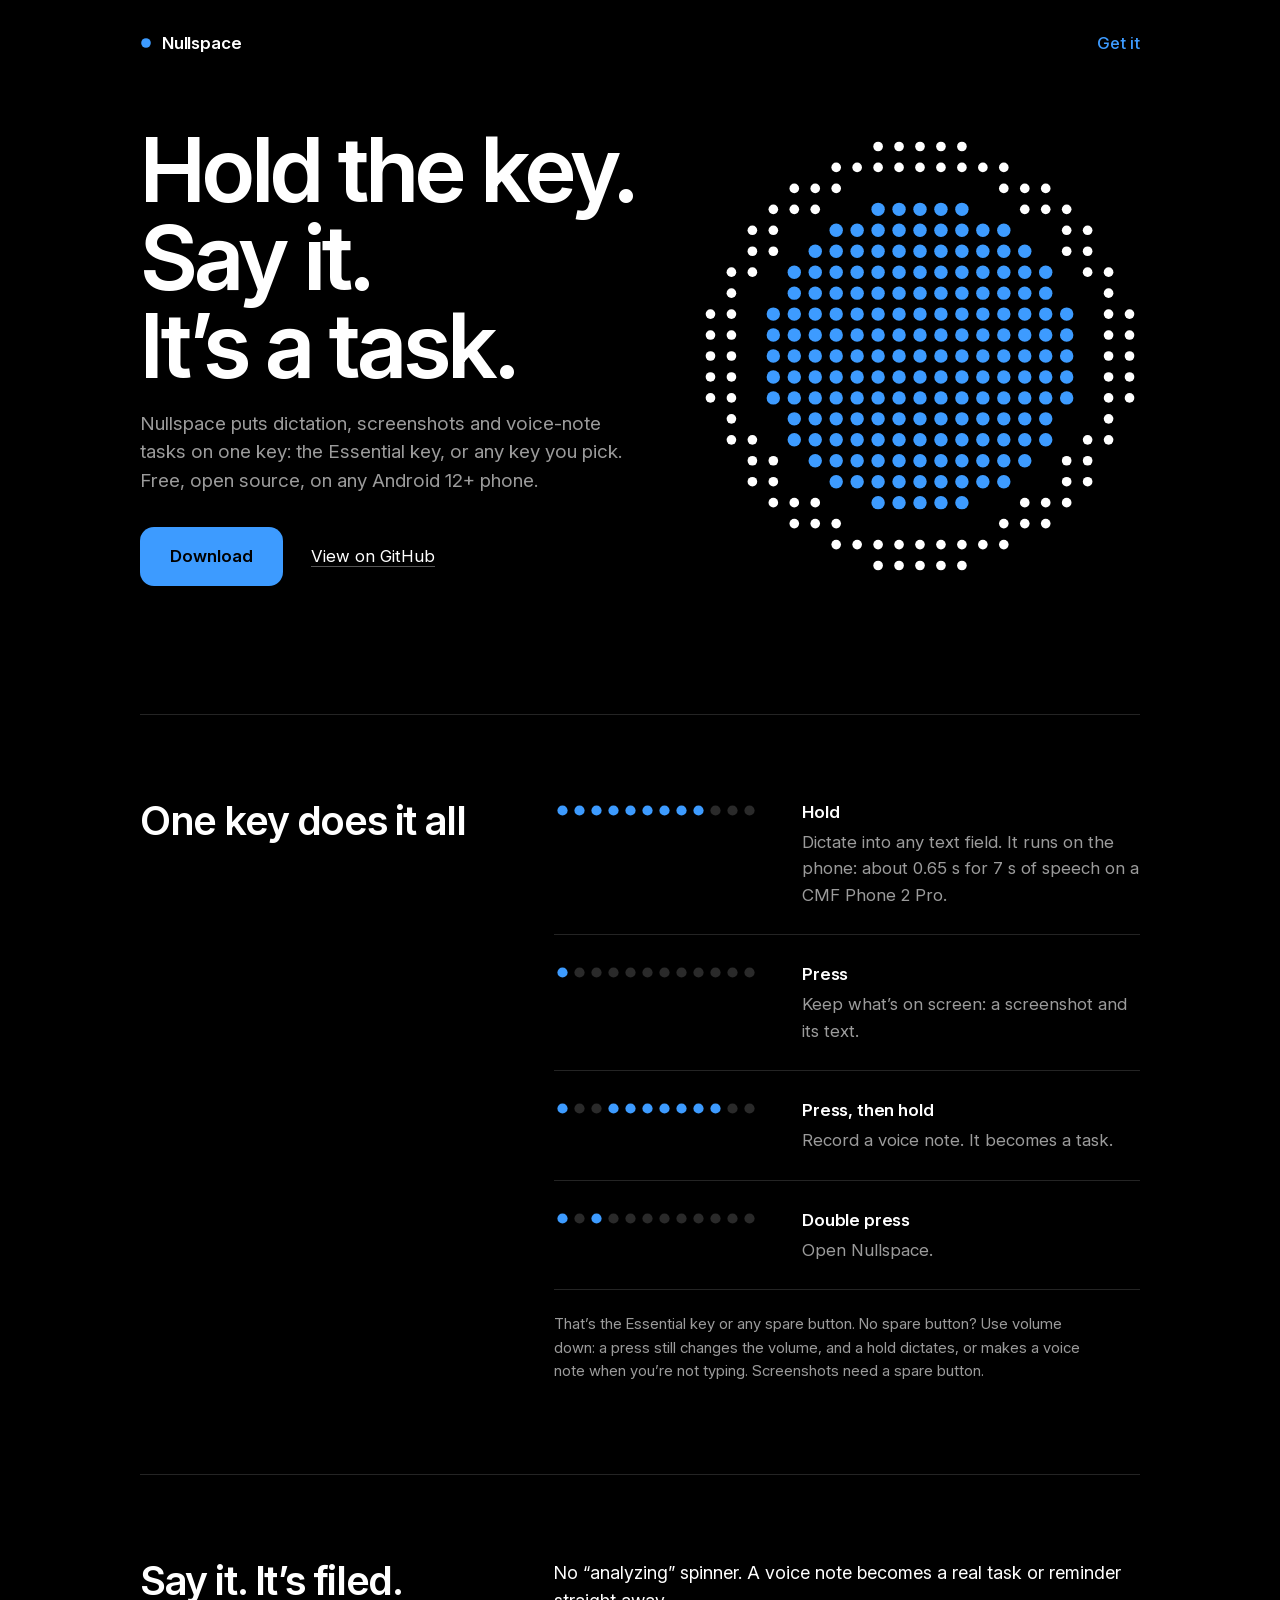
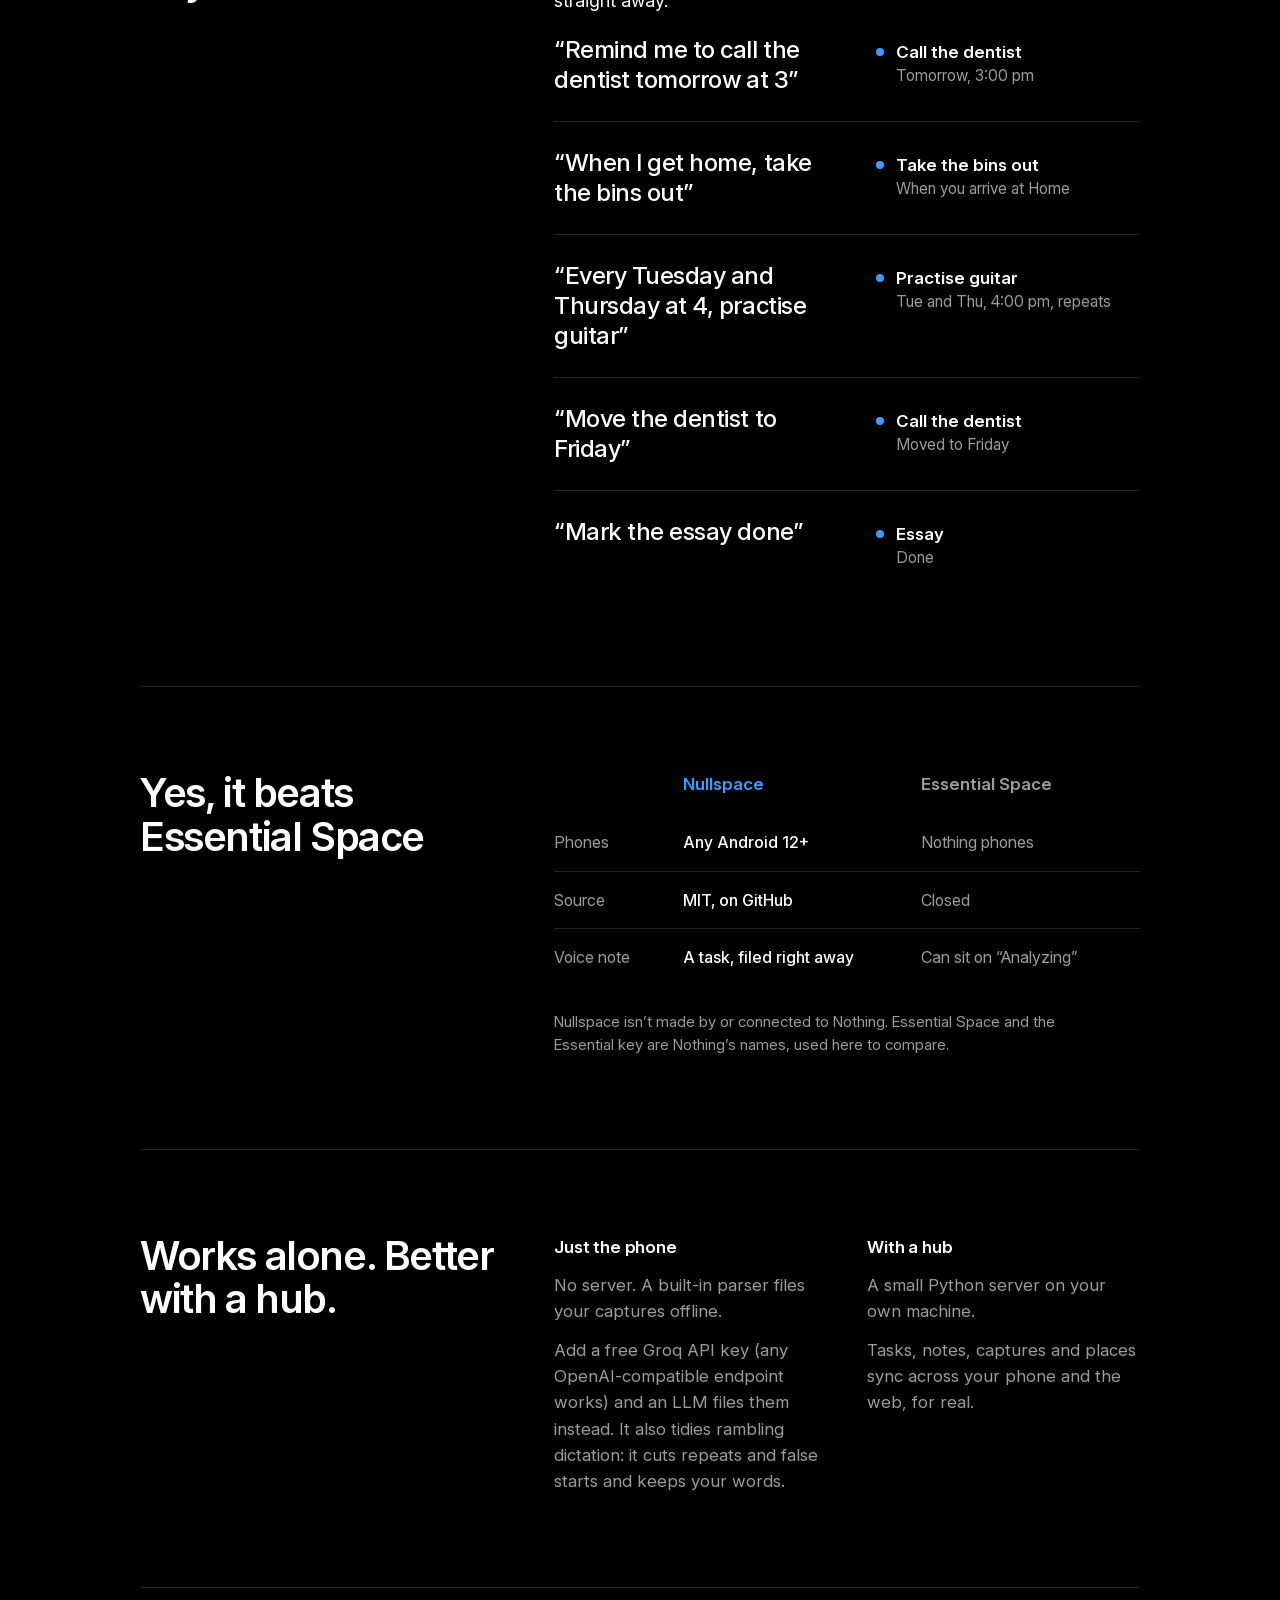
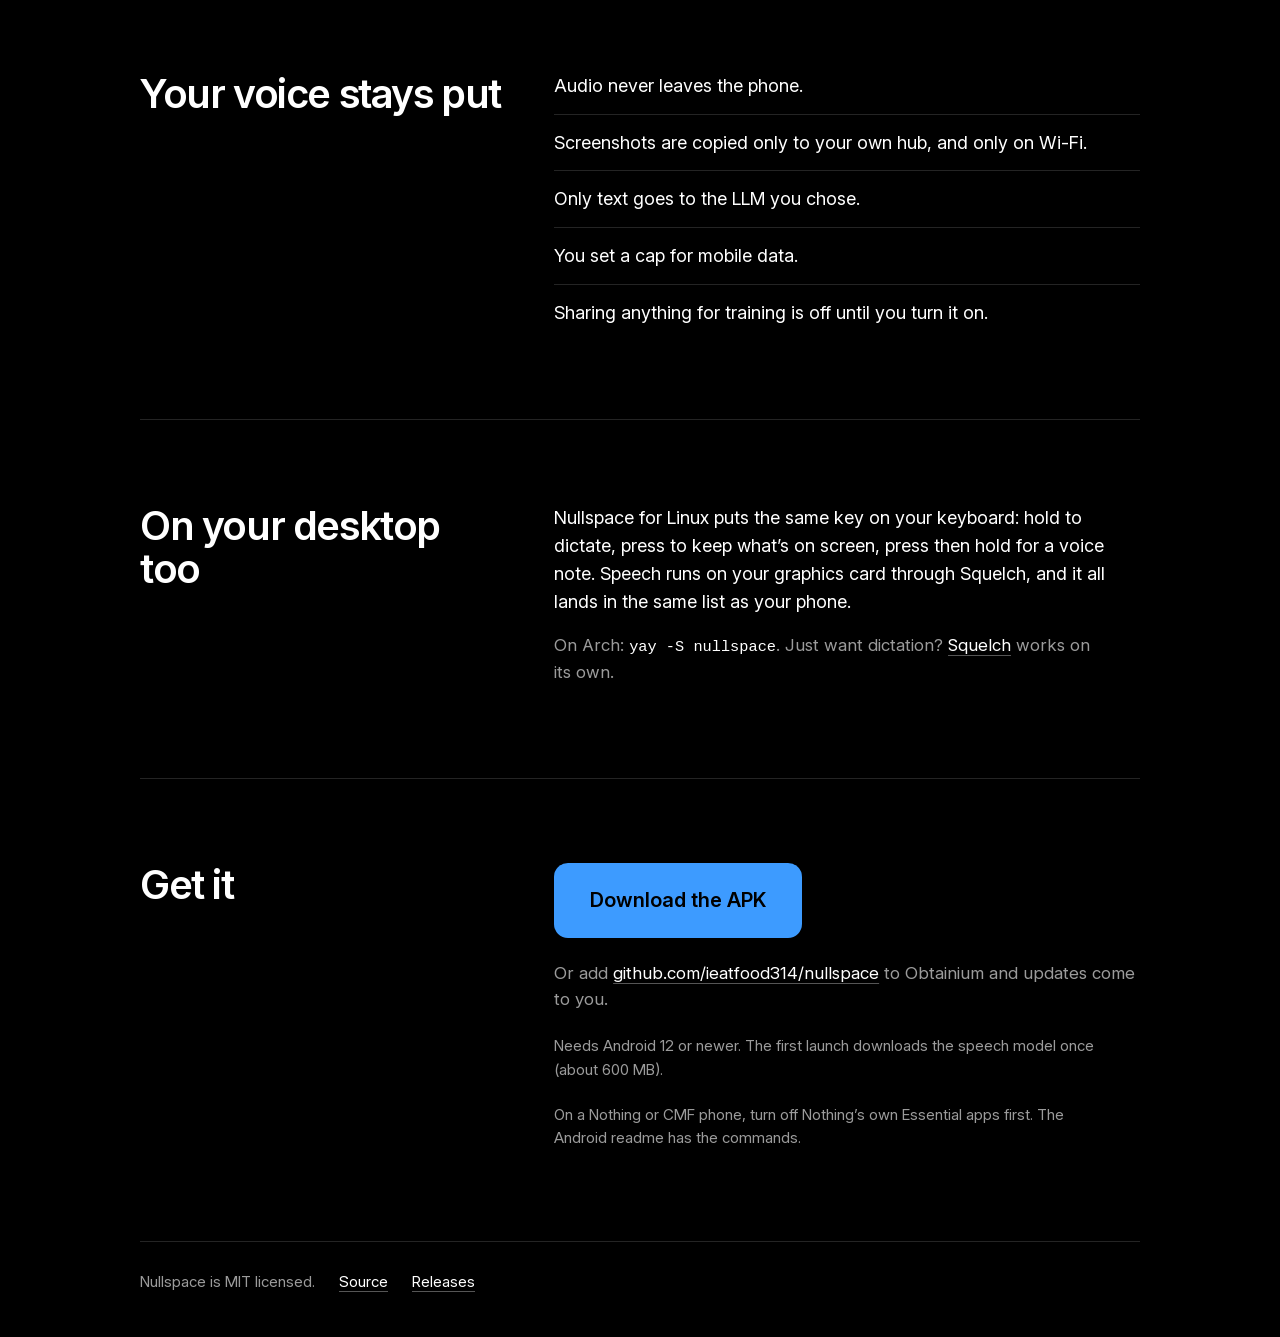
==== commit bc11d5b0: "Volume down works as the key on phones with no spare one Phones that aren't Nothing or CMF now start" ====
--- a/site/index.html
+++ b/site/index.html
@@ -336,6 +336,7 @@
       <h3>Double press</h3>
       <p>Open Nullspace.</p>
     </div>
+    <p class="fine">That&rsquo;s the Essential key or any spare button. No spare button? Use volume down: a press still changes the volume, and a hold dictates, or makes a voice note when you&rsquo;re not typing. Screenshots need a spare button.</p>
   </div>
 </section>
 
--- a/site/style.css
+++ b/site/style.css
@@ -92,6 +92,7 @@
 .vs td:nth-child(3) { color: var(--dim); }
 .vs tr:last-child > * { border-bottom: 0; }
 .vs + .fine { margin-top: 24px; }
+.gesture + .fine { margin-top: 22px; }
 
 /* hub */
 .two { display: grid; gap: 36px; }
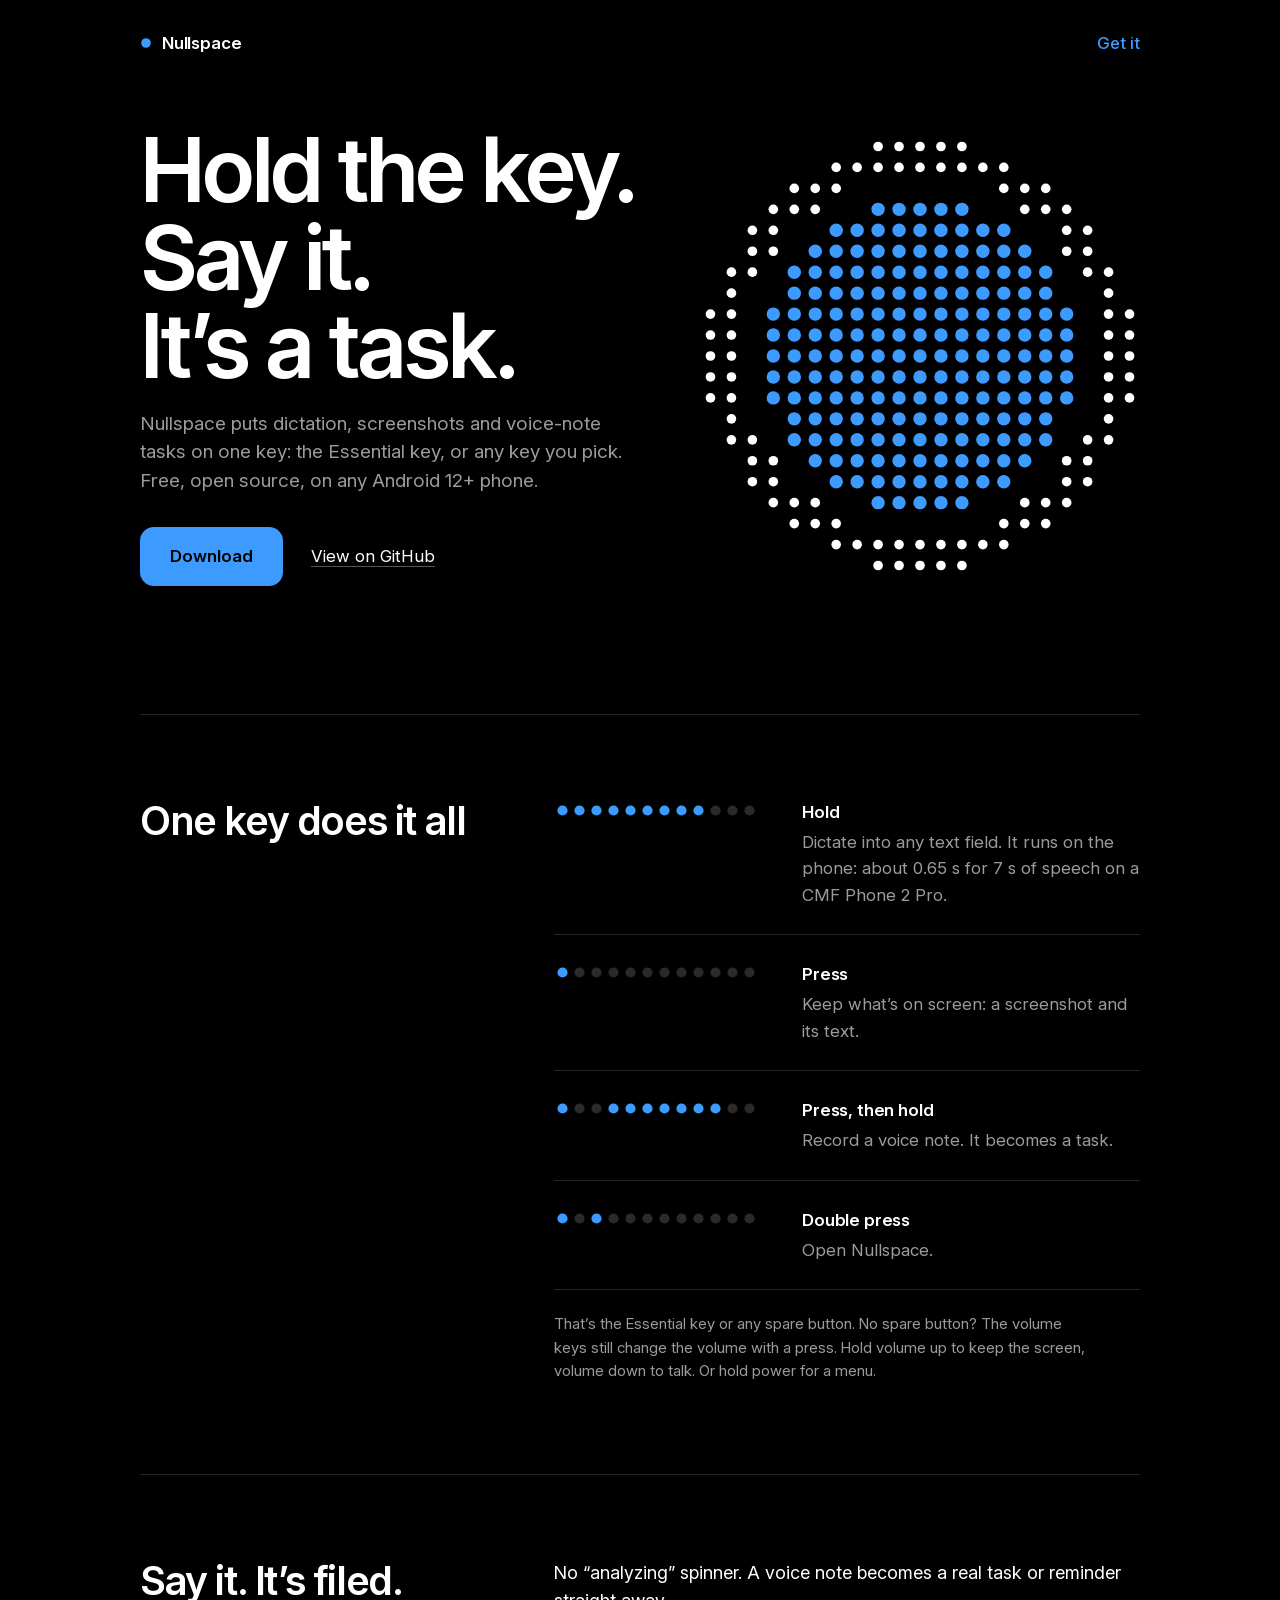
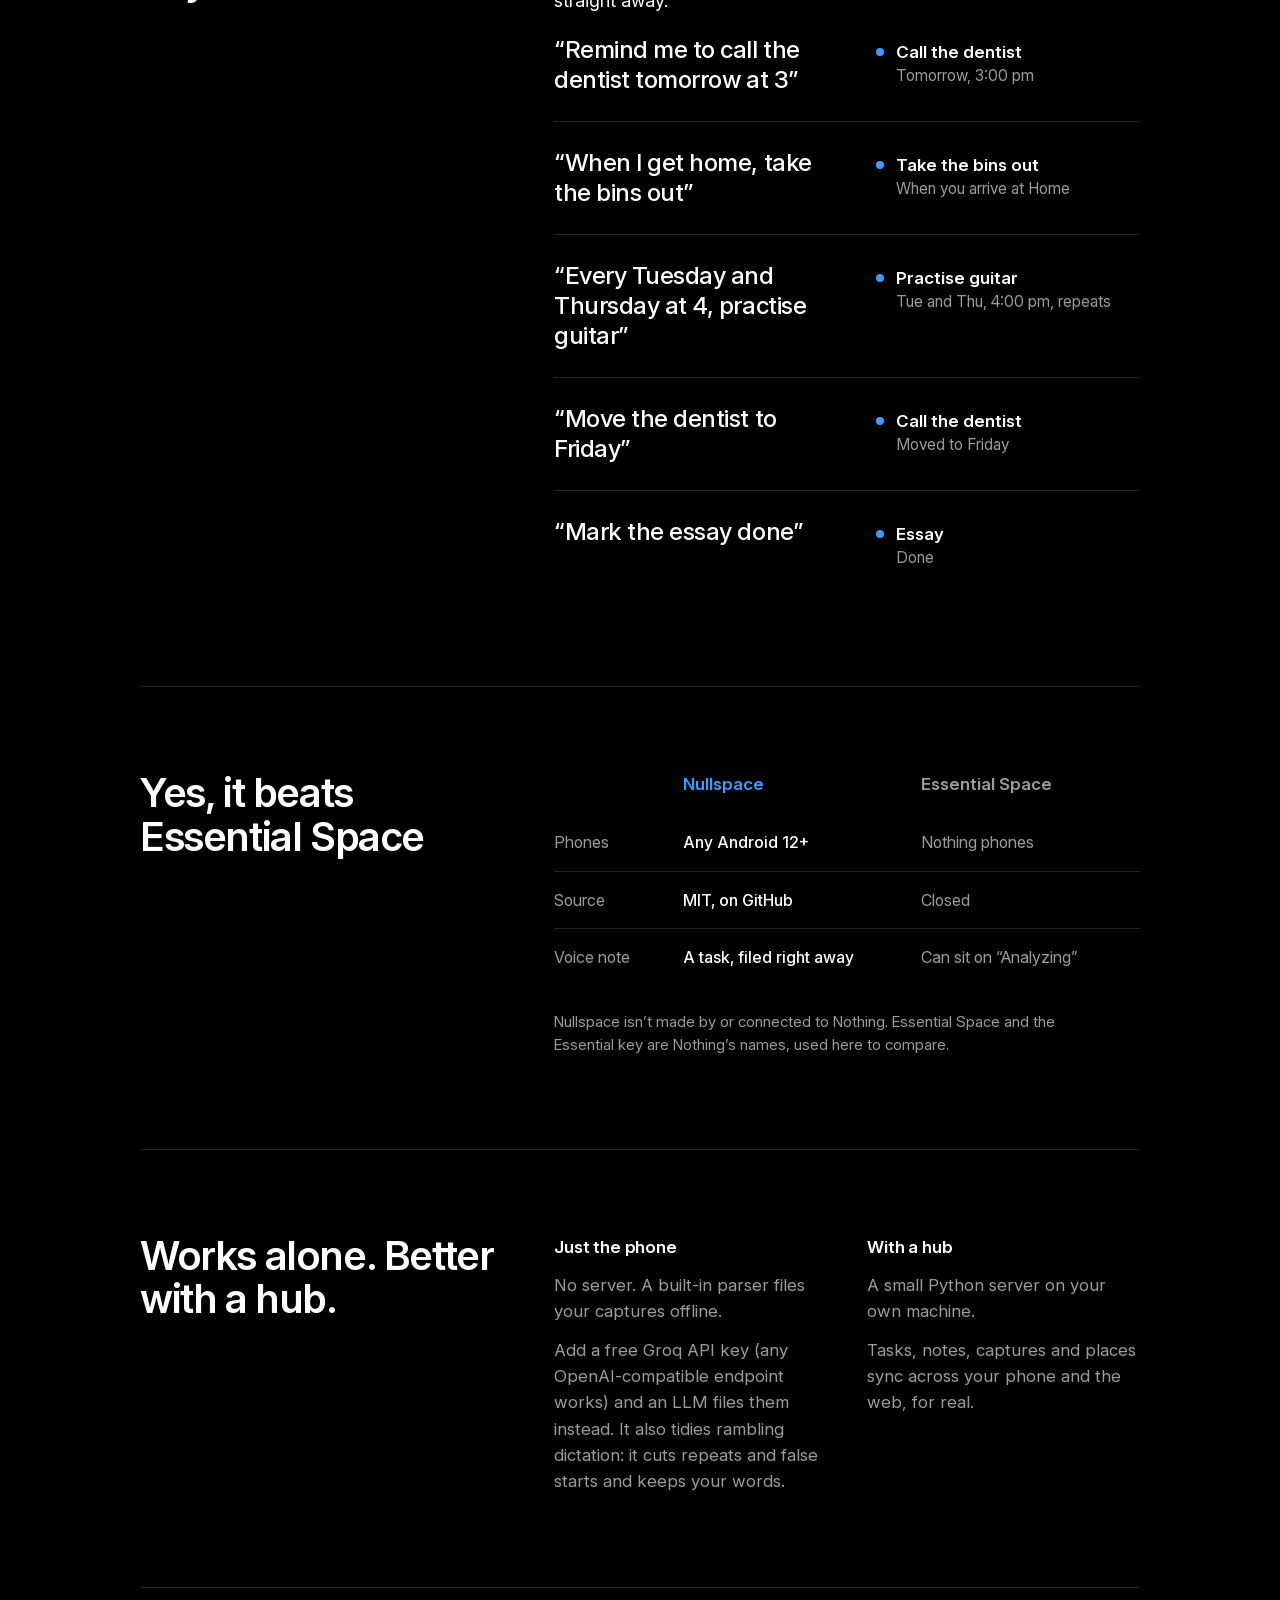
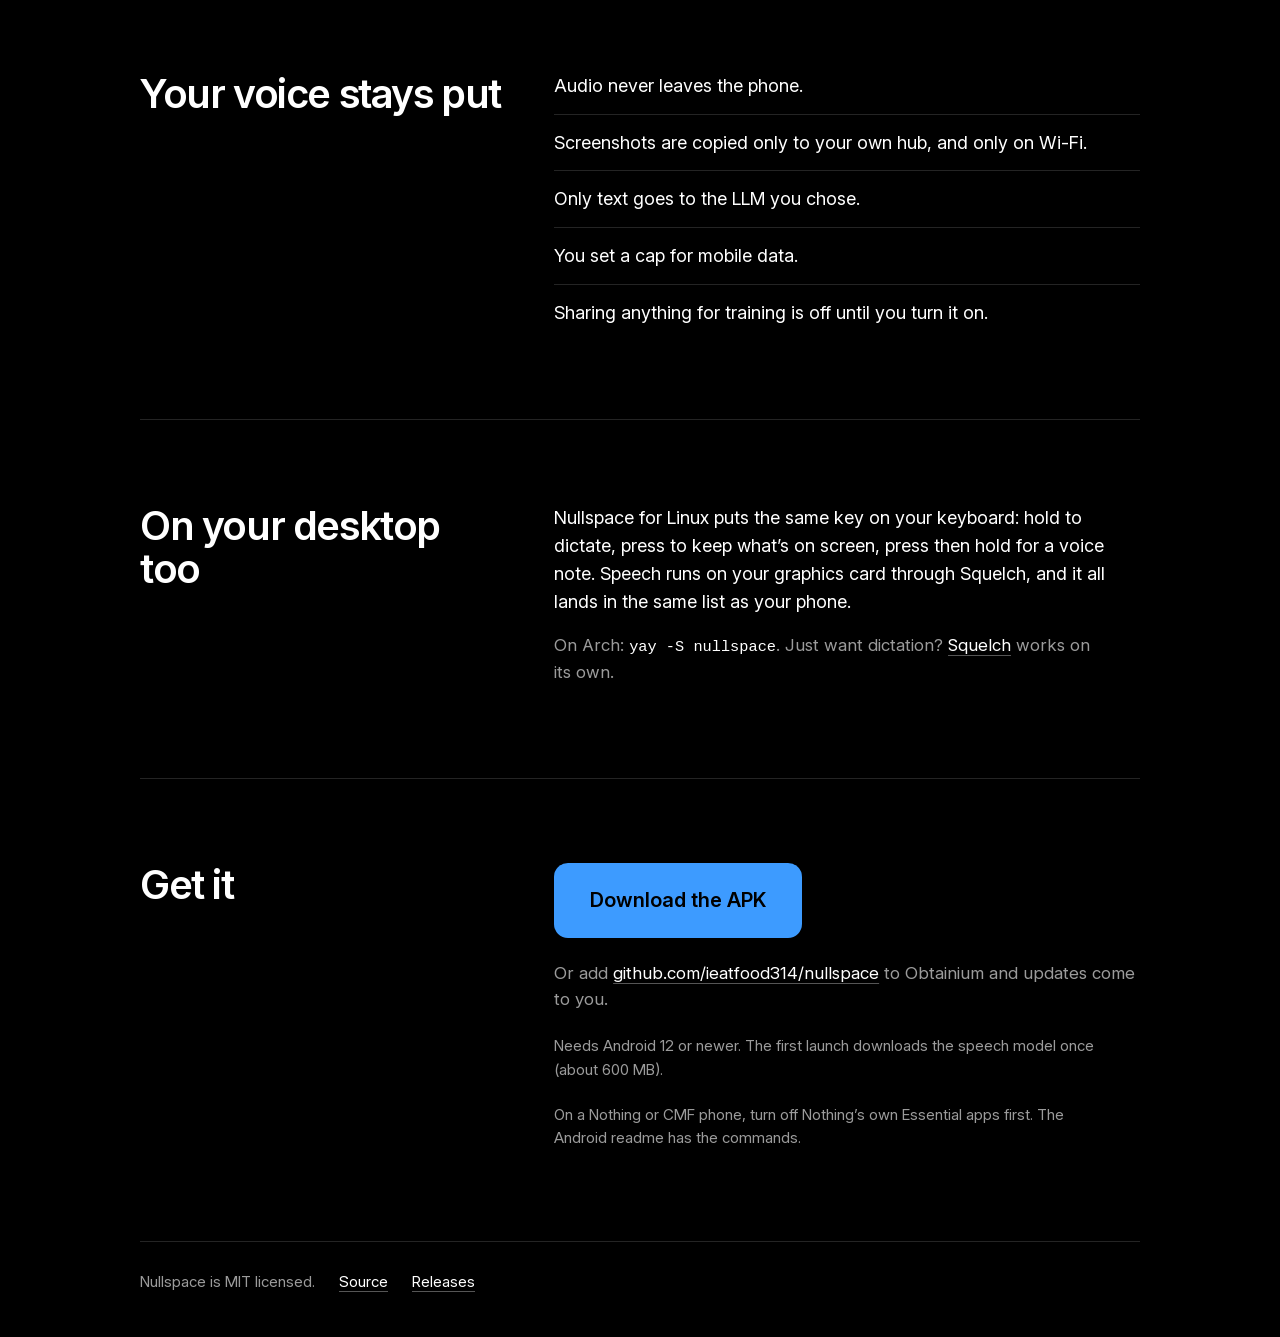
==== commit a28c896d: "Both volume keys, and a menu on the power button Volume keys as the trigger now means both of them: " ====
--- a/site/index.html
+++ b/site/index.html
@@ -336,7 +336,7 @@
       <h3>Double press</h3>
       <p>Open Nullspace.</p>
     </div>
-    <p class="fine">That&rsquo;s the Essential key or any spare button. No spare button? Use volume down: a press still changes the volume, and a hold dictates, or makes a voice note when you&rsquo;re not typing. Screenshots need a spare button.</p>
+    <p class="fine">That&rsquo;s the Essential key or any spare button. No spare button? The volume keys still change the volume with a press. Hold volume up to keep the screen, volume down to talk. Or hold power for a menu.</p>
   </div>
 </section>
 
